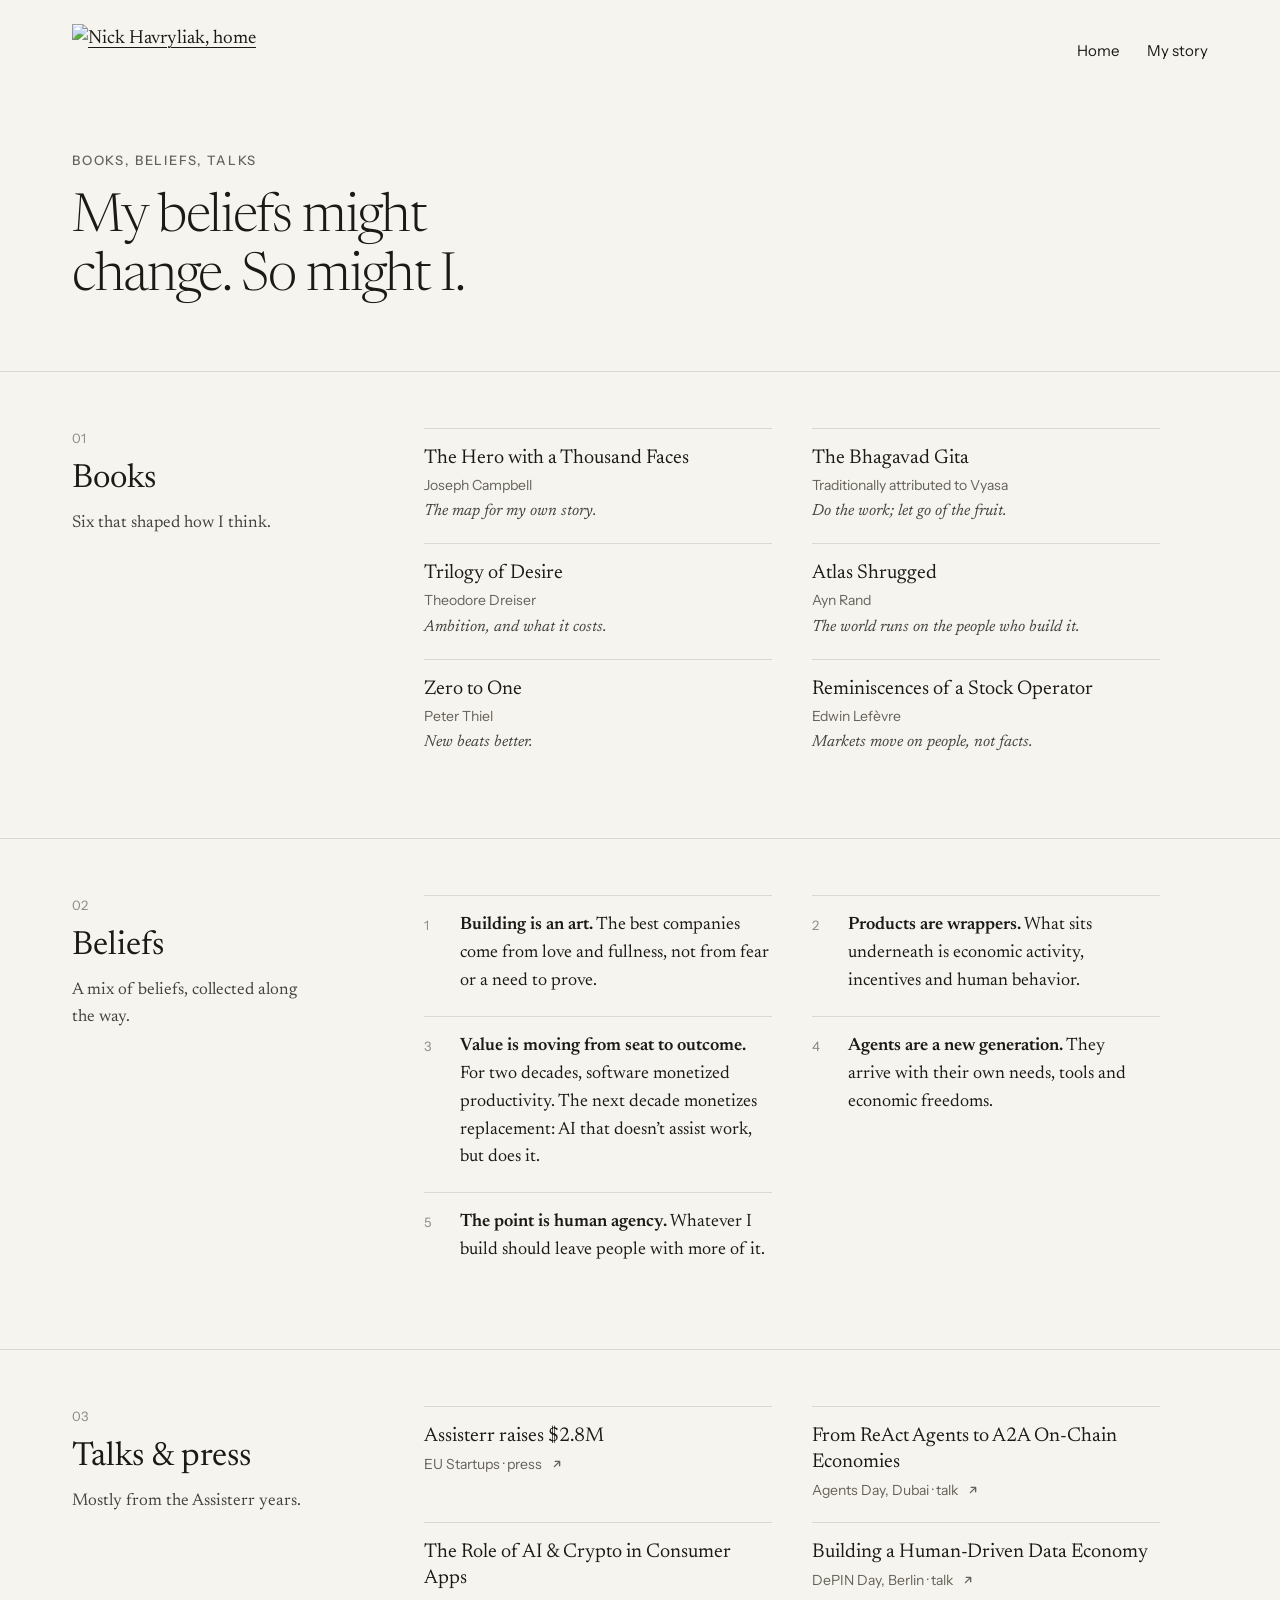
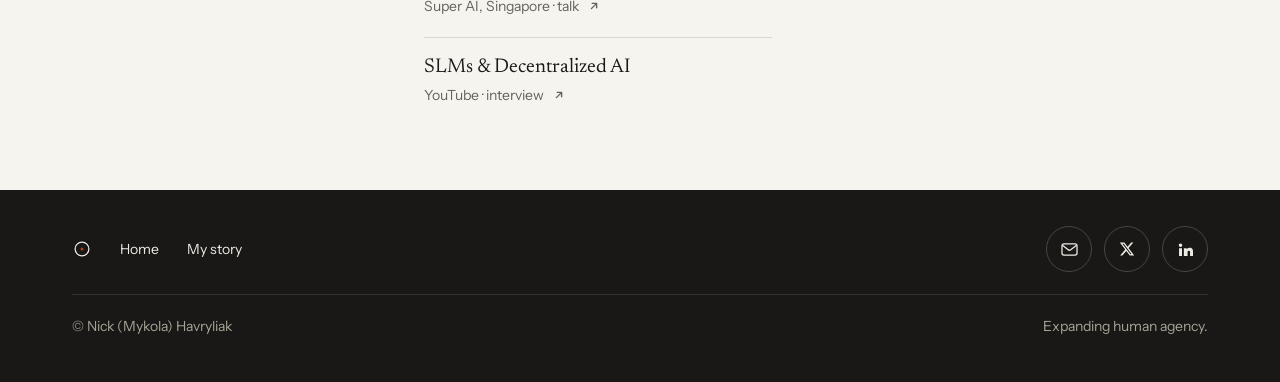
==== beliefs.html @ 089962ed "Add files via upload" ====
<!doctype html>
<html lang="en">
<head>
<meta charset="utf-8">
<meta name="viewport" content="width=device-width, initial-scale=1">
<title>Beliefs — Nick Havryliak</title>
<meta name="description" content="Books that shaped how I think, beliefs I came back with, and talks from the Assisterr years.">
<link rel="icon" href="favicon.svg" type="image/svg+xml">
<meta property="og:type" content="website">
<meta property="og:site_name" content="Nick Havryliak">
<meta property="og:title" content="Beliefs — Nick Havryliak">
<meta property="og:description" content="Books that shaped how I think, beliefs I came back with, and talks from the Assisterr years.">
<meta property="og:url" content="https://havryliak.com/beliefs.html">
<meta property="og:image" content="https://havryliak.com/assets/social-preview.jpg">
<meta name="twitter:card" content="summary_large_image">
<meta name="twitter:site" content="@nick_havryliak">
<link rel="canonical" href="https://havryliak.com/beliefs.html">
<link rel="stylesheet" href="https://fonts.googleapis.com/css2?family=Instrument+Sans:wght@400;500;600&amp;family=Newsreader:ital,opsz,wght@0,6..72,300..600;1,6..72,300..500&amp;display=swap">
<style>
body{margin:0;background:#F6F4EF}
a{color:#1B1A17;text-decoration-thickness:1px;text-underline-offset:0.2em}
a:hover{color:#9C3220}
a:focus-visible{outline:2px solid #D1502F;outline-offset:3px}
::selection{background:#1B1A17;color:#F6F4EF}
@media (prefers-reduced-motion: no-preference){
  .row .arrow,.book .arrow{transition:transform .3s cubic-bezier(.2,.7,.3,1)}
  .row:hover .arrow,.book:hover .arrow{transform:translate(3px,-3px)}
}
.skip{position:absolute;left:-9999px;top:16px}
.skip:focus{left:16px;z-index:10;background:#1B1A17;color:#F6F4EF;padding:12px 18px;border-radius:999px}
</style>
</head>
<body>
<div style="background: #F6F4EF; color: #1B1A17; font-family: 'Newsreader', 'Iowan Old Style', Georgia, 'Times New Roman', serif; font-size: 19px; line-height: 1.6; container-type: inline-size">

  <a href="#main" class="skip" style="font-family: 'Instrument Sans', 'Helvetica Neue', Arial, sans-serif; font-size: 15px">Skip to content</a>

  <header style="max-width: 1200px; margin: 0 auto; padding: 24px 32px; box-sizing: border-box; display: flex; flex-wrap: wrap; align-items: center; justify-content: space-between; gap: 8px 32px">
    <a href="index.html" style="display: flex; align-items: center; min-height: 48px">
      <img src="assets/logo-nick-havryliak.svg" alt="Nick Havryliak, home" style="height: 54px; width: auto; display: block">
    </a>
    <nav aria-label="Main" style="display: flex; flex-wrap: wrap; align-items: center; gap: 4px 28px; font-family: 'Instrument Sans', 'Helvetica Neue', Arial, sans-serif; font-size: 15px">
      <a href="index.html" style="display: flex; align-items: center; min-height: 44px; text-decoration: none">Home</a>
      <a href="story.html" style="display: flex; align-items: center; min-height: 44px; text-decoration: none">My story</a>
    </nav>
  </header>

  <main id="main">

    <!-- OPENER -->
    <section style="border-bottom: 1px solid #DCD8CF">
      <div style="max-width: 1200px; margin: 0 auto; padding: 48px 32px 64px; box-sizing: border-box; display: flex; flex-direction: column; gap: 18px">
        <div style="display: flex; flex-direction: column; gap: 18px">
          <p style="margin: 0; font-family: 'Instrument Sans', 'Helvetica Neue', Arial, sans-serif; font-size: 13px; font-weight: 500; letter-spacing: 0.14em; text-transform: uppercase; color: #66625A">Books, beliefs, talks</p>
          <h1 style="margin: 0; max-width: 20ch; font-weight: 300; font-size: clamp(2.25rem, 4.2cqi, 3.5rem); line-height: 1.1; letter-spacing: -0.025em; text-wrap: balance">My beliefs might change. So might I.</h1>
        </div>
      </div>
    </section>

    <!-- 01 BOOKS -->
    <section>
      <div style="max-width: 1200px; margin: 0 auto; padding: 56px 32px 64px; box-sizing: border-box; display: flex; flex-wrap: wrap; gap: 24px 72px">
        <div style="flex: 1 1 220px; min-width: 0; max-width: 280px; display: flex; flex-direction: column; gap: 12px">
          <p style="margin: 0; font-family: 'Instrument Sans', 'Helvetica Neue', Arial, sans-serif; font-size: 13px; color: #8F8A80">01</p>
          <h2 style="margin: 0; font-weight: 400; font-size: clamp(1.75rem, 2.6cqi, 2.25rem); line-height: 1.15">Books</h2>
          <p style="margin: 0; font-size: 17px; line-height: 1.55; color: #45423C; text-wrap: pretty">Six that shaped how I think.</p>
        </div>
        <div style="flex: 999 1 560px; min-width: 0; max-width: 46rem">
          <ul style="margin: 0; padding: 0; list-style: none; display: grid; grid-template-columns: repeat(auto-fit, minmax(min(280px, 100%), 1fr)); column-gap: 40px; row-gap: 0">
            <li class="book" style="border-top: 1px solid #DCD8CF">
              <a href="https://www.goodreads.com/book/show/588138.The_Hero_With_a_Thousand_Faces" target="_blank" rel="noopener noreferrer" style="display: flex; flex-direction: column; gap: 3px; padding: 16px 0 20px; text-decoration: none">
                <span style="font-size: 20px; line-height: 1.3">The Hero with a Thousand Faces</span>
                <span style="font-family: 'Instrument Sans', 'Helvetica Neue', Arial, sans-serif; font-size: 14px; color: #66625A">Joseph Campbell</span>
                <span style="font-size: 16px; line-height: 1.5; color: #45423C; font-style: italic">The map for my own story.</span>
              </a>
            </li>
            <li class="book" style="border-top: 1px solid #DCD8CF">
              <a href="https://www.goodreads.com/book/show/99944.The_Bhagavad_Gita" target="_blank" rel="noopener noreferrer" style="display: flex; flex-direction: column; gap: 3px; padding: 16px 0 20px; text-decoration: none">
                <span style="font-size: 20px; line-height: 1.3">The Bhagavad Gita</span>
                <span style="font-family: 'Instrument Sans', 'Helvetica Neue', Arial, sans-serif; font-size: 14px; color: #66625A">Traditionally attributed to Vyasa</span>
                <span style="font-size: 16px; line-height: 1.5; color: #45423C; font-style: italic">Do the work; let go of the fruit.</span>
              </a>
            </li>
            <li class="book" style="border-top: 1px solid #DCD8CF">
              <a href="https://www.goodreads.com/book/show/1613682.Trilogy_of_desire" target="_blank" rel="noopener noreferrer" style="display: flex; flex-direction: column; gap: 3px; padding: 16px 0 20px; text-decoration: none">
                <span style="font-size: 20px; line-height: 1.3">Trilogy of Desire</span>
                <span style="font-family: 'Instrument Sans', 'Helvetica Neue', Arial, sans-serif; font-size: 14px; color: #66625A">Theodore Dreiser</span>
                <span style="font-size: 16px; line-height: 1.5; color: #45423C; font-style: italic">Ambition, and what it costs.</span>
              </a>
            </li>
            <li class="book" style="border-top: 1px solid #DCD8CF">
              <a href="https://www.goodreads.com/book/show/662.Atlas_Shrugged" target="_blank" rel="noopener noreferrer" style="display: flex; flex-direction: column; gap: 3px; padding: 16px 0 20px; text-decoration: none">
                <span style="font-size: 20px; line-height: 1.3">Atlas Shrugged</span>
                <span style="font-family: 'Instrument Sans', 'Helvetica Neue', Arial, sans-serif; font-size: 14px; color: #66625A">Ayn Rand</span>
                <span style="font-size: 16px; line-height: 1.5; color: #45423C; font-style: italic">The world runs on the people who build it.</span>
              </a>
            </li>
            <li class="book" style="border-top: 1px solid #DCD8CF">
              <a href="https://www.goodreads.com/book/show/18050143-zero-to-one" target="_blank" rel="noopener noreferrer" style="display: flex; flex-direction: column; gap: 3px; padding: 16px 0 20px; text-decoration: none">
                <span style="font-size: 20px; line-height: 1.3">Zero to One</span>
                <span style="font-family: 'Instrument Sans', 'Helvetica Neue', Arial, sans-serif; font-size: 14px; color: #66625A">Peter Thiel</span>
                <span style="font-size: 16px; line-height: 1.5; color: #45423C; font-style: italic">New beats better.</span>
              </a>
            </li>
            <li class="book" style="border-top: 1px solid #DCD8CF">
              <a href="https://www.goodreads.com/book/show/100779.Reminiscences_of_a_Stock_Operator" target="_blank" rel="noopener noreferrer" style="display: flex; flex-direction: column; gap: 3px; padding: 16px 0 20px; text-decoration: none">
                <span style="font-size: 20px; line-height: 1.3">Reminiscences of a Stock Operator</span>
                <span style="font-family: 'Instrument Sans', 'Helvetica Neue', Arial, sans-serif; font-size: 14px; color: #66625A">Edwin Lefèvre</span>
                <span style="font-size: 16px; line-height: 1.5; color: #45423C; font-style: italic">Markets move on people, not facts.</span>
              </a>
            </li>
          </ul>
        </div>
      </div>
    </section>

    <!-- 02 BELIEFS -->
    <section style="border-top: 1px solid #DCD8CF">
      <div style="max-width: 1200px; margin: 0 auto; padding: 56px 32px 64px; box-sizing: border-box; display: flex; flex-wrap: wrap; gap: 24px 72px">
        <div style="flex: 1 1 220px; min-width: 0; max-width: 280px; display: flex; flex-direction: column; gap: 12px">
          <p style="margin: 0; font-family: 'Instrument Sans', 'Helvetica Neue', Arial, sans-serif; font-size: 13px; color: #8F8A80">02</p>
          <h2 style="margin: 0; font-weight: 400; font-size: clamp(1.75rem, 2.6cqi, 2.25rem); line-height: 1.15">Beliefs</h2>
          <p style="margin: 0; font-size: 17px; line-height: 1.55; color: #45423C; text-wrap: pretty">A mix of beliefs, collected along the way.</p>
        </div>
        <div style="flex: 999 1 560px; min-width: 0; max-width: 46rem">
          <ul style="margin: 0; padding: 0; list-style: none; display: grid; grid-template-columns: repeat(auto-fit, minmax(min(280px, 100%), 1fr)); column-gap: 40px; row-gap: 0">
            <li style="border-top: 1px solid #DCD8CF; display: flex; gap: 16px; padding: 16px 0 20px">
              <span aria-hidden="true" style="flex: 0 0 20px; font-family: 'Instrument Sans', 'Helvetica Neue', Arial, sans-serif; font-size: 13px; line-height: 2; color: #8F8A80">1</span>
              <p style="margin: 0; font-size: 18px; line-height: 1.55; text-wrap: pretty"><strong style="font-weight: 600">Building is an art.</strong> The best companies come from love and fullness, not from fear or a need to prove.</p>
            </li>
            <li style="border-top: 1px solid #DCD8CF; display: flex; gap: 16px; padding: 16px 0 20px">
              <span aria-hidden="true" style="flex: 0 0 20px; font-family: 'Instrument Sans', 'Helvetica Neue', Arial, sans-serif; font-size: 13px; line-height: 2; color: #8F8A80">2</span>
              <p style="margin: 0; font-size: 18px; line-height: 1.55; text-wrap: pretty"><strong style="font-weight: 600">Products are wrappers.</strong> What sits underneath is economic activity, incentives and human behavior.</p>
            </li>
            <li style="border-top: 1px solid #DCD8CF; display: flex; gap: 16px; padding: 16px 0 20px">
              <span aria-hidden="true" style="flex: 0 0 20px; font-family: 'Instrument Sans', 'Helvetica Neue', Arial, sans-serif; font-size: 13px; line-height: 2; color: #8F8A80">3</span>
              <p style="margin: 0; font-size: 18px; line-height: 1.55; text-wrap: pretty"><strong style="font-weight: 600">Value is moving from seat to outcome.</strong> For two decades, software monetized productivity. The next decade monetizes replacement: AI that doesn’t assist work, but does it.</p>
            </li>
            <li style="border-top: 1px solid #DCD8CF; display: flex; gap: 16px; padding: 16px 0 20px">
              <span aria-hidden="true" style="flex: 0 0 20px; font-family: 'Instrument Sans', 'Helvetica Neue', Arial, sans-serif; font-size: 13px; line-height: 2; color: #8F8A80">4</span>
              <p style="margin: 0; font-size: 18px; line-height: 1.55; text-wrap: pretty"><strong style="font-weight: 600">Agents are a new generation.</strong> They arrive with their own needs, tools and economic freedoms.</p>
            </li>
            <li style="border-top: 1px solid #DCD8CF; display: flex; gap: 16px; padding: 16px 0 20px">
              <span aria-hidden="true" style="flex: 0 0 20px; font-family: 'Instrument Sans', 'Helvetica Neue', Arial, sans-serif; font-size: 13px; line-height: 2; color: #8F8A80">5</span>
              <p style="margin: 0; font-size: 18px; line-height: 1.55; text-wrap: pretty"><strong style="font-weight: 600">The point is human agency.</strong> Whatever I build should leave people with more of it.</p>
            </li>
          </ul>
        </div>
      </div>
    </section>

    <!-- 03 TALKS -->
    <section style="border-top: 1px solid #DCD8CF">
      <div style="max-width: 1200px; margin: 0 auto; padding: 56px 32px 64px; box-sizing: border-box; display: flex; flex-wrap: wrap; gap: 24px 72px">
        <div style="flex: 1 1 220px; min-width: 0; max-width: 280px; display: flex; flex-direction: column; gap: 12px">
          <p style="margin: 0; font-family: 'Instrument Sans', 'Helvetica Neue', Arial, sans-serif; font-size: 13px; color: #8F8A80">03</p>
          <h2 style="margin: 0; font-weight: 400; font-size: clamp(1.75rem, 2.6cqi, 2.25rem); line-height: 1.15">Talks &amp; press</h2>
          <p style="margin: 0; font-size: 17px; line-height: 1.55; color: #45423C; text-wrap: pretty">Mostly from the Assisterr years.</p>
        </div>
        <div style="flex: 999 1 560px; min-width: 0; max-width: 46rem">
          <ul style="margin: 0; padding: 0; list-style: none; display: grid; grid-template-columns: repeat(auto-fit, minmax(min(280px, 100%), 1fr)); column-gap: 40px; row-gap: 0">
            <li class="row" style="border-top: 1px solid #DCD8CF">
              <a href="https://www.eu-startups.com/2025/05/british-startup-assisterr-raises-e2-8-million-to-enable-users-to-create-and-monetise-ai-agents-without-having-to-write-code/" target="_blank" rel="noopener noreferrer" style="display: flex; flex-direction: column; gap: 4px; padding: 16px 0 20px; text-decoration: none">
                <span style="font-size: 20px; line-height: 1.3">Assisterr raises $2.8M</span>
                <span style="display: inline-flex; align-items: center; gap: 8px; font-family: 'Instrument Sans', 'Helvetica Neue', Arial, sans-serif; font-size: 14px; color: #66625A">EU Startups · press<svg class="arrow" width="14" height="14" viewBox="0 0 16 16" fill="none" aria-hidden="true" style="flex: none"><path d="M5 11 11 5M6 5h5v5" stroke="currentColor" stroke-width="1.6" stroke-linecap="round" stroke-linejoin="round"></path></svg></span>
              </a>
            </li>
            <li class="row" style="border-top: 1px solid #DCD8CF">
              <a href="https://www.youtube.com/watch?v=zmlKNpVwQ2A" target="_blank" rel="noopener noreferrer" style="display: flex; flex-direction: column; gap: 4px; padding: 16px 0 20px; text-decoration: none">
                <span style="font-size: 20px; line-height: 1.3">From ReAct Agents to A2A On-Chain Economies</span>
                <span style="display: inline-flex; align-items: center; gap: 8px; font-family: 'Instrument Sans', 'Helvetica Neue', Arial, sans-serif; font-size: 14px; color: #66625A">Agents Day, Dubai · talk<svg class="arrow" width="14" height="14" viewBox="0 0 16 16" fill="none" aria-hidden="true" style="flex: none"><path d="M5 11 11 5M6 5h5v5" stroke="currentColor" stroke-width="1.6" stroke-linecap="round" stroke-linejoin="round"></path></svg></span>
              </a>
            </li>
            <li class="row" style="border-top: 1px solid #DCD8CF">
              <a href="https://www.youtube.com/watch?v=HHTRNkyvcSk&amp;t=1s" target="_blank" rel="noopener noreferrer" style="display: flex; flex-direction: column; gap: 4px; padding: 16px 0 20px; text-decoration: none">
                <span style="font-size: 20px; line-height: 1.3">The Role of AI &amp; Crypto in Consumer Apps</span>
                <span style="display: inline-flex; align-items: center; gap: 8px; font-family: 'Instrument Sans', 'Helvetica Neue', Arial, sans-serif; font-size: 14px; color: #66625A">Super AI, Singapore · talk<svg class="arrow" width="14" height="14" viewBox="0 0 16 16" fill="none" aria-hidden="true" style="flex: none"><path d="M5 11 11 5M6 5h5v5" stroke="currentColor" stroke-width="1.6" stroke-linecap="round" stroke-linejoin="round"></path></svg></span>
              </a>
            </li>
            <li class="row" style="border-top: 1px solid #DCD8CF">
              <a href="https://www.youtube.com/watch?v=UwZE60eoN3U" target="_blank" rel="noopener noreferrer" style="display: flex; flex-direction: column; gap: 4px; padding: 16px 0 20px; text-decoration: none">
                <span style="font-size: 20px; line-height: 1.3">Building a Human-Driven Data Economy</span>
                <span style="display: inline-flex; align-items: center; gap: 8px; font-family: 'Instrument Sans', 'Helvetica Neue', Arial, sans-serif; font-size: 14px; color: #66625A">DePIN Day, Berlin · talk<svg class="arrow" width="14" height="14" viewBox="0 0 16 16" fill="none" aria-hidden="true" style="flex: none"><path d="M5 11 11 5M6 5h5v5" stroke="currentColor" stroke-width="1.6" stroke-linecap="round" stroke-linejoin="round"></path></svg></span>
              </a>
            </li>
            <li class="row" style="border-top: 1px solid #DCD8CF">
              <a href="https://www.youtube.com/watch?v=eEqQtnG7b7s" target="_blank" rel="noopener noreferrer" style="display: flex; flex-direction: column; gap: 4px; padding: 16px 0 20px; text-decoration: none">
                <span style="font-size: 20px; line-height: 1.3">SLMs &amp; Decentralized AI</span>
                <span style="display: inline-flex; align-items: center; gap: 8px; font-family: 'Instrument Sans', 'Helvetica Neue', Arial, sans-serif; font-size: 14px; color: #66625A">YouTube · interview<svg class="arrow" width="14" height="14" viewBox="0 0 16 16" fill="none" aria-hidden="true" style="flex: none"><path d="M5 11 11 5M6 5h5v5" stroke="currentColor" stroke-width="1.6" stroke-linecap="round" stroke-linejoin="round"></path></svg></span>
              </a>
            </li>
          </ul>
        </div>
      </div>
    </section>

  </main>

  <footer style="background: #191816">
    <div style="max-width: 1200px; margin: 0 auto; padding: 36px 32px 44px; box-sizing: border-box; display: flex; flex-direction: column; gap: 22px; font-family: 'Instrument Sans', 'Helvetica Neue', Arial, sans-serif; font-size: 14px; color: #A8A397">
      <div style="display: flex; flex-wrap: wrap; align-items: center; justify-content: space-between; gap: 16px 32px">
        <nav aria-label="Footer" style="display: flex; flex-wrap: wrap; align-items: center; gap: 0 28px">
          <span style="display: flex; align-items: center; min-height: 44px"><svg width="20" height="20" viewBox="0 0 32 32" aria-hidden="true"><circle cx="16" cy="16" r="11" fill="none" stroke="#EEEBE4" stroke-width="2"></circle><circle cx="16" cy="16" r="2.5" fill="#B33A22"></circle></svg></span>
          <a href="index.html" style="display: flex; align-items: center; min-height: 44px; color: #EEEBE4; text-decoration: none">Home</a>
          <a href="story.html" style="display: flex; align-items: center; min-height: 44px; color: #EEEBE4; text-decoration: none">My story</a>
        </nav>
        <ul style="margin: 0; padding: 0; list-style: none; display: flex; flex-wrap: wrap; gap: 12px">
          <li><a href="mailto:nick.havryliak@gmail.com" title="Email" style="display: inline-flex; align-items: center; justify-content: center; width: 44px; height: 44px; border: 1px solid #4A463F; border-radius: 50%; color: #EEEBE4; position: relative"><span style="position: absolute; width: 1px; height: 1px; overflow: hidden; clip-path: inset(50%)">Email</span><svg width="19" height="19" viewBox="0 0 24 24" fill="none" aria-hidden="true"><rect x="2.5" y="5" width="19" height="14" rx="2.5" stroke="currentColor" stroke-width="1.6"></rect><path d="m3.5 7 7.3 5.5a2 2 0 0 0 2.4 0L20.5 7" stroke="currentColor" stroke-width="1.6" stroke-linecap="round"></path></svg></a></li>
          <li><a href="https://x.com/nick_havryliak" target="_blank" rel="noopener noreferrer" title="X" style="display: inline-flex; align-items: center; justify-content: center; width: 44px; height: 44px; border: 1px solid #4A463F; border-radius: 50%; color: #EEEBE4; position: relative"><span style="position: absolute; width: 1px; height: 1px; overflow: hidden; clip-path: inset(50%)">X</span><svg width="16" height="16" viewBox="0 0 24 24" fill="currentColor" aria-hidden="true"><path d="M18.244 2.25h3.308l-7.227 8.26 8.502 11.24H16.17l-5.214-6.817L4.99 21.75H1.68l7.73-8.835L1.254 2.25H8.08l4.713 6.231 5.45-6.231Zm-1.161 17.52h1.833L7.084 4.126H5.117L17.083 19.77Z"></path></svg></a></li>
          <li><a href="https://www.linkedin.com/in/havryliak/" target="_blank" rel="noopener noreferrer" title="LinkedIn" style="display: inline-flex; align-items: center; justify-content: center; width: 44px; height: 44px; border: 1px solid #4A463F; border-radius: 50%; color: #EEEBE4; position: relative"><span style="position: absolute; width: 1px; height: 1px; overflow: hidden; clip-path: inset(50%)">LinkedIn</span><svg width="17" height="17" viewBox="0 0 24 24" fill="currentColor" aria-hidden="true"><path d="M4.98 3.5a2.5 2.5 0 1 1 0 5 2.5 2.5 0 0 1 0-5ZM2.9 10.2h4.16v10.9H2.9V10.2Zm6.77 0h3.99v1.49h.06c.56-1 1.9-2.06 3.92-2.06 4.19 0 4.96 2.63 4.96 6.05v5.42h-4.14v-4.8c0-1.15-.02-2.62-1.65-2.62-1.65 0-1.9 1.25-1.9 2.54v4.88H9.67V10.2Z"></path></svg></a></li>
        </ul>
      </div>
      <div style="display: flex; flex-wrap: wrap; align-items: baseline; justify-content: space-between; gap: 8px 32px; padding-top: 20px; border-top: 1px solid #34312C">
        <span>© Nick (Mykola) Havryliak</span>
        <span>Expanding human agency.</span>
      </div>
    </div>
  </footer>

</div>
</body>
</html>
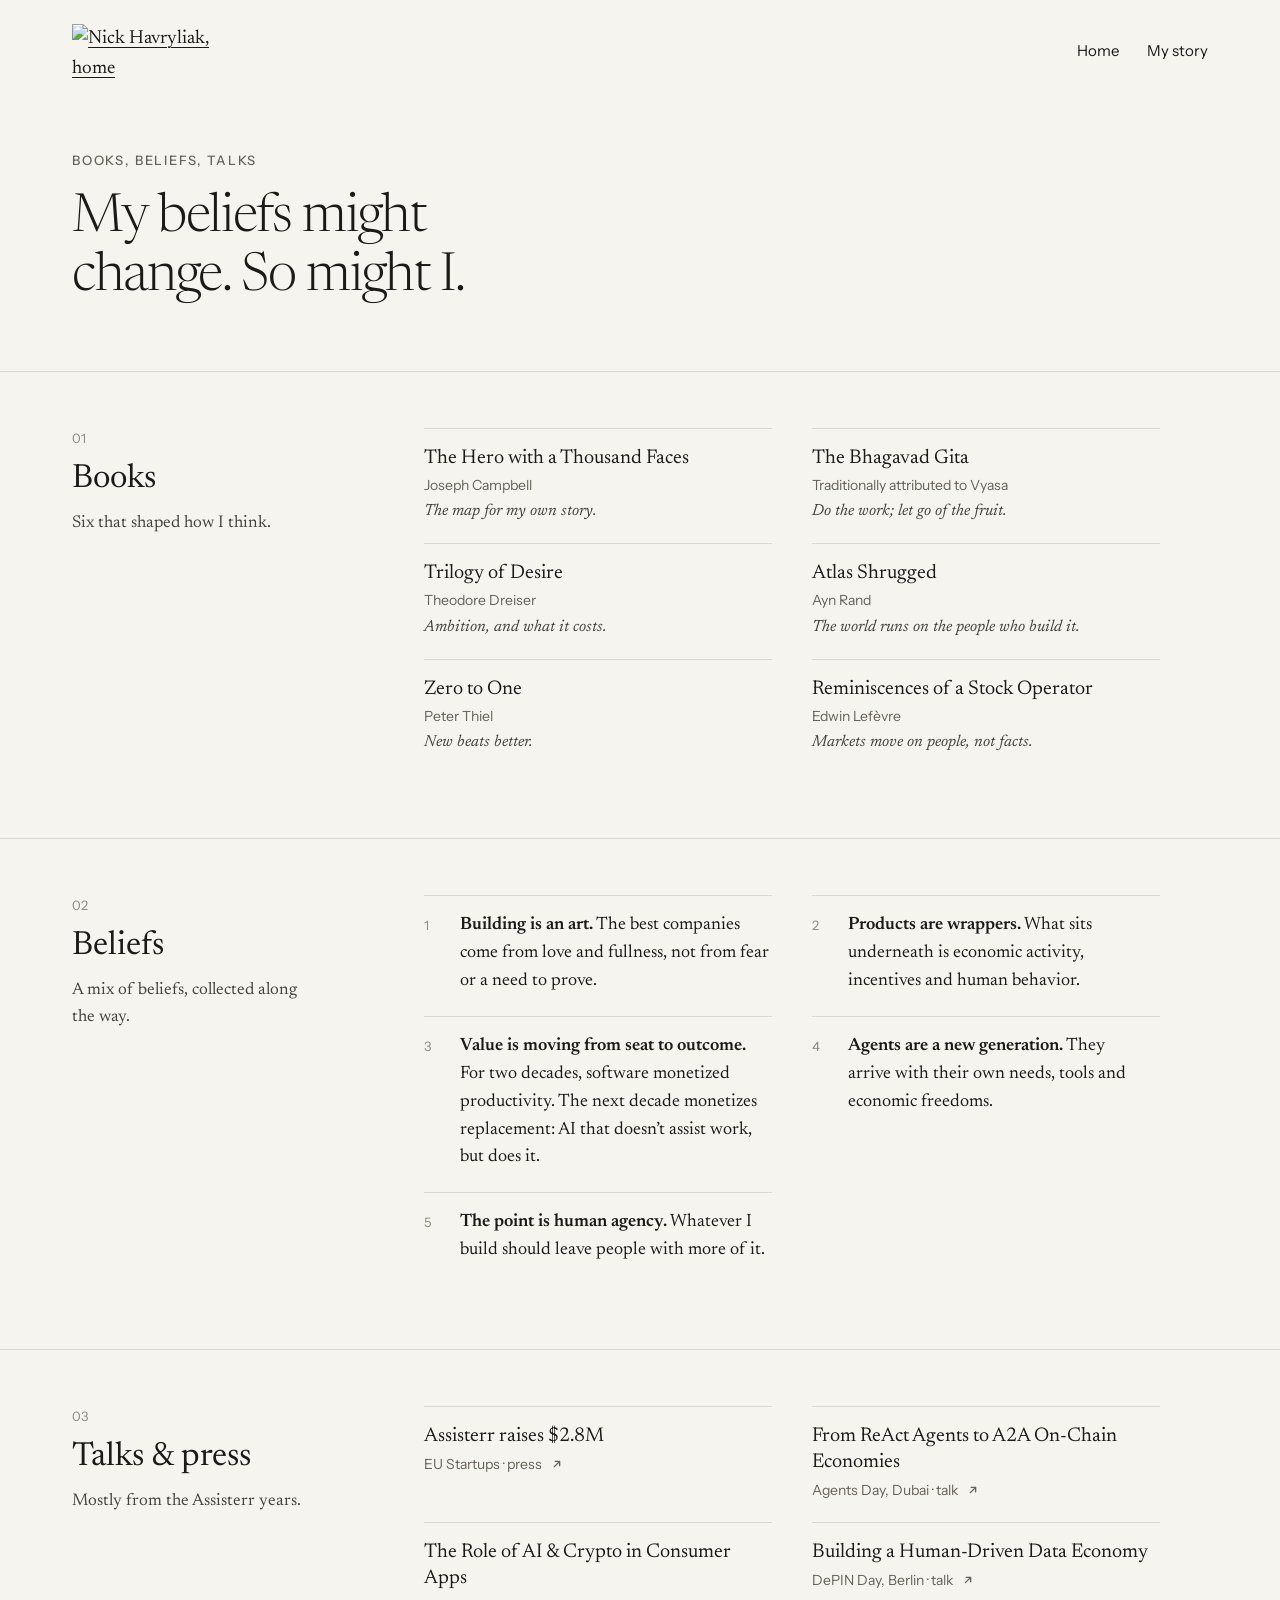
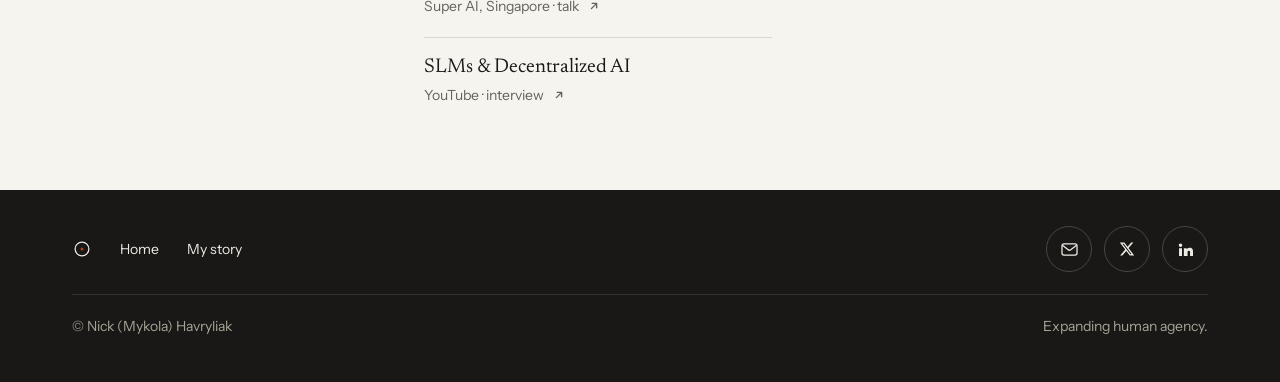
==== commit 977398c8: "Add files via upload" ====
--- a/beliefs.html
+++ b/beliefs.html
@@ -12,8 +12,12 @@
 <meta property="og:description" content="Books that shaped how I think, beliefs I came back with, and talks from the Assisterr years.">
 <meta property="og:url" content="https://havryliak.com/beliefs.html">
 <meta property="og:image" content="https://havryliak.com/assets/social-preview.jpg">
+<meta property="og:image:width" content="1200">
+<meta property="og:image:height" content="630">
+<meta property="og:image:alt" content="Nick Havryliak — Entrepreneurship is my art. I build to express what I see.">
 <meta name="twitter:card" content="summary_large_image">
 <meta name="twitter:site" content="@nick_havryliak">
+<meta name="twitter:creator" content="@nick_havryliak">
 <link rel="canonical" href="https://havryliak.com/beliefs.html">
 <link rel="stylesheet" href="https://fonts.googleapis.com/css2?family=Instrument+Sans:wght@400;500;600&amp;family=Newsreader:ital,opsz,wght@0,6..72,300..600;1,6..72,300..500&amp;display=swap">
 <style>
@@ -29,6 +33,24 @@
 .skip{position:absolute;left:-9999px;top:16px}
 .skip:focus{left:16px;z-index:10;background:#1B1A17;color:#F6F4EF;padding:12px 18px;border-radius:999px}
 </style>
+<script type="application/ld+json">
+{
+ "@context": "https://schema.org",
+ "@type": "CollectionPage",
+ "name": "Beliefs — Nick Havryliak",
+ "url": "https://havryliak.com/beliefs.html",
+ "inLanguage": "en",
+ "about": {
+  "@type": "Person",
+  "name": "Nick Havryliak",
+  "url": "https://havryliak.com"
+ },
+ "isPartOf": {
+  "@type": "WebSite",
+  "url": "https://havryliak.com"
+ }
+}
+</script>
 </head>
 <body>
 <div style="background: #F6F4EF; color: #1B1A17; font-family: 'Newsreader', 'Iowan Old Style', Georgia, 'Times New Roman', serif; font-size: 19px; line-height: 1.6; container-type: inline-size">
@@ -37,7 +59,7 @@
 
   <header style="max-width: 1200px; margin: 0 auto; padding: 24px 32px; box-sizing: border-box; display: flex; flex-wrap: wrap; align-items: center; justify-content: space-between; gap: 8px 32px">
     <a href="index.html" style="display: flex; align-items: center; min-height: 48px">
-      <img src="assets/logo-nick-havryliak.svg" alt="Nick Havryliak, home" style="height: 54px; width: auto; display: block">
+      <img width="980" height="360" decoding="async" src="assets/logo-nick-havryliak.svg" alt="Nick Havryliak, home" style="height: 54px; width: auto; display: block">
     </a>
     <nav aria-label="Main" style="display: flex; flex-wrap: wrap; align-items: center; gap: 4px 28px; font-family: 'Instrument Sans', 'Helvetica Neue', Arial, sans-serif; font-size: 15px">
       <a href="index.html" style="display: flex; align-items: center; min-height: 44px; text-decoration: none">Home</a>
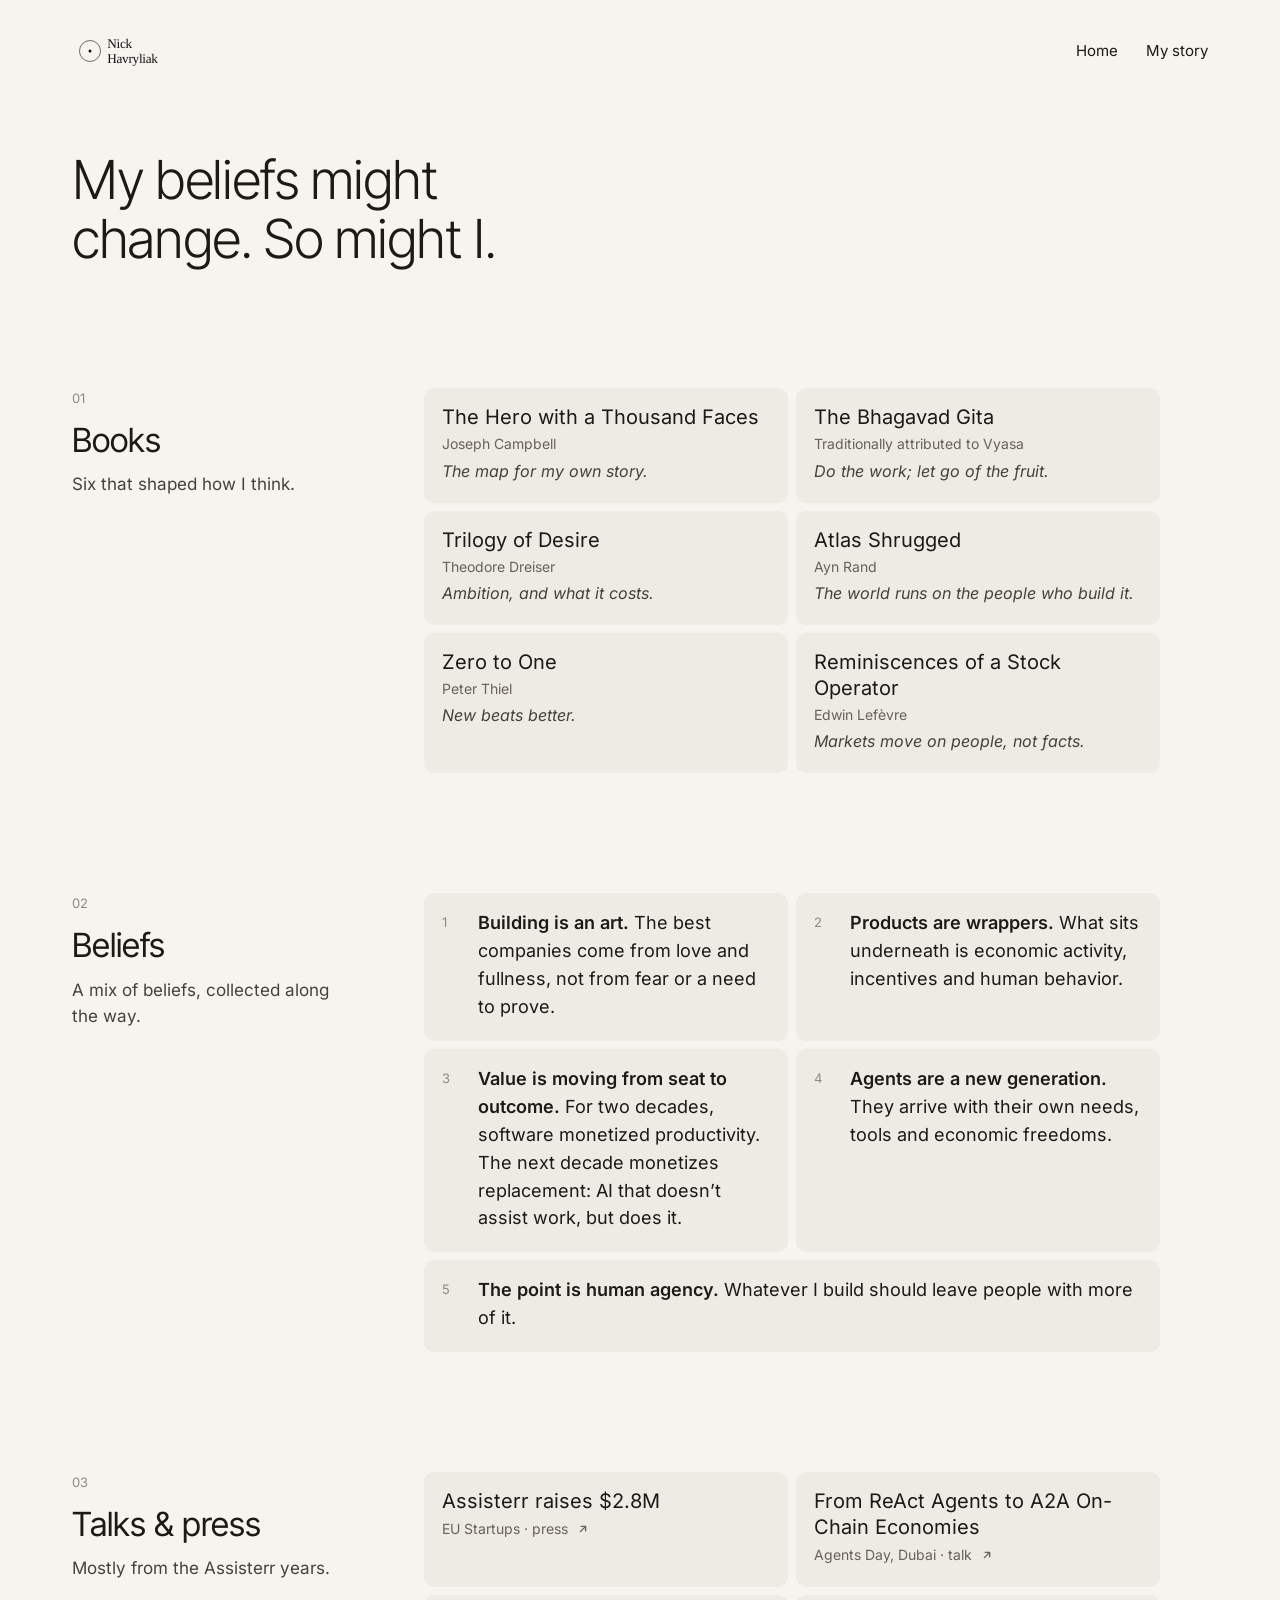
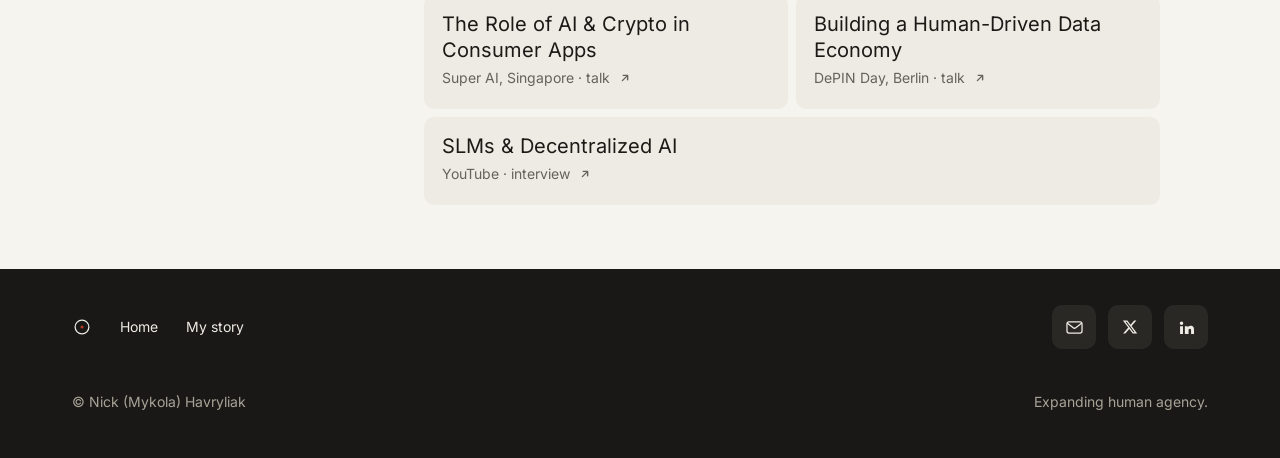
==== commit d2f60fef: "Design pass: self-hosted Inter Tight + Inter, no hairlines, no eyebrows - Fonts: Newsreader + Instru" ====
--- a/beliefs.html
+++ b/beliefs.html
@@ -19,8 +19,10 @@
 <meta name="twitter:site" content="@nick_havryliak">
 <meta name="twitter:creator" content="@nick_havryliak">
 <link rel="canonical" href="https://havryliak.com/beliefs.html">
-<link rel="stylesheet" href="https://fonts.googleapis.com/css2?family=Instrument+Sans:wght@400;500;600&amp;family=Newsreader:ital,opsz,wght@0,6..72,300..600;1,6..72,300..500&amp;display=swap">
+<link rel="stylesheet" href="assets/fonts/fonts.css">
 <style>
+main li:last-child:nth-child(odd){grid-column:1/-1}
+h1,h2,h3{font-family:var(--display);font-optical-sizing:auto}
 body{margin:0;background:#F6F4EF}
 a{color:#1B1A17;text-decoration-thickness:1px;text-underline-offset:0.2em}
 a:hover{color:#9C3220}
@@ -31,7 +33,7 @@
   .row:hover .arrow,.book:hover .arrow{transform:translate(3px,-3px)}
 }
 .skip{position:absolute;left:-9999px;top:16px}
-.skip:focus{left:16px;z-index:10;background:#1B1A17;color:#F6F4EF;padding:12px 18px;border-radius:999px}
+.skip:focus{left:16px;z-index:10;background:#1B1A17;color:#F6F4EF;padding:12px 18px;min-height:44px;box-sizing:border-box;display:flex;align-items:center;border-radius:10px}
 </style>
 <script type="application/ld+json">
 {
@@ -53,15 +55,15 @@
 </script>
 </head>
 <body>
-<div style="background: #F6F4EF; color: #1B1A17; font-family: 'Newsreader', 'Iowan Old Style', Georgia, 'Times New Roman', serif; font-size: 19px; line-height: 1.6; container-type: inline-size">
-
-  <a href="#main" class="skip" style="font-family: 'Instrument Sans', 'Helvetica Neue', Arial, sans-serif; font-size: 15px">Skip to content</a>
+<div style="background: #F6F4EF; color: #1B1A17; font-family: var(--text); font-size: 18px; line-height: 1.6; container-type: inline-size">
+
+  <a href="#main" class="skip" style="font-family: var(--ui); font-size: 15px">Skip to content</a>
 
   <header style="max-width: 1200px; margin: 0 auto; padding: 24px 32px; box-sizing: border-box; display: flex; flex-wrap: wrap; align-items: center; justify-content: space-between; gap: 8px 32px">
     <a href="index.html" style="display: flex; align-items: center; min-height: 48px">
       <img width="980" height="360" decoding="async" src="assets/logo-nick-havryliak.svg" alt="Nick Havryliak, home" style="height: 54px; width: auto; display: block">
     </a>
-    <nav aria-label="Main" style="display: flex; flex-wrap: wrap; align-items: center; gap: 4px 28px; font-family: 'Instrument Sans', 'Helvetica Neue', Arial, sans-serif; font-size: 15px">
+    <nav aria-label="Main" style="display: flex; flex-wrap: wrap; align-items: center; gap: 4px 28px; font-family: var(--ui); font-size: 15px">
       <a href="index.html" style="display: flex; align-items: center; min-height: 44px; text-decoration: none">Home</a>
       <a href="story.html" style="display: flex; align-items: center; min-height: 44px; text-decoration: none">My story</a>
     </nav>
@@ -70,10 +72,9 @@
   <main id="main">
 
     <!-- OPENER -->
-    <section style="border-bottom: 1px solid #DCD8CF">
+    <section>
       <div style="max-width: 1200px; margin: 0 auto; padding: 48px 32px 64px; box-sizing: border-box; display: flex; flex-direction: column; gap: 18px">
         <div style="display: flex; flex-direction: column; gap: 18px">
-          <p style="margin: 0; font-family: 'Instrument Sans', 'Helvetica Neue', Arial, sans-serif; font-size: 13px; font-weight: 500; letter-spacing: 0.14em; text-transform: uppercase; color: #66625A">Books, beliefs, talks</p>
           <h1 style="margin: 0; max-width: 20ch; font-weight: 300; font-size: clamp(2.25rem, 4.2cqi, 3.5rem); line-height: 1.1; letter-spacing: -0.025em; text-wrap: balance">My beliefs might change. So might I.</h1>
         </div>
       </div>
@@ -83,51 +84,51 @@
     <section>
       <div style="max-width: 1200px; margin: 0 auto; padding: 56px 32px 64px; box-sizing: border-box; display: flex; flex-wrap: wrap; gap: 24px 72px">
         <div style="flex: 1 1 220px; min-width: 0; max-width: 280px; display: flex; flex-direction: column; gap: 12px">
-          <p style="margin: 0; font-family: 'Instrument Sans', 'Helvetica Neue', Arial, sans-serif; font-size: 13px; color: #8F8A80">01</p>
+          <p style="margin: 0; font-family: var(--ui); font-size: 13px; color: #8F8A80">01</p>
           <h2 style="margin: 0; font-weight: 400; font-size: clamp(1.75rem, 2.6cqi, 2.25rem); line-height: 1.15">Books</h2>
           <p style="margin: 0; font-size: 17px; line-height: 1.55; color: #45423C; text-wrap: pretty">Six that shaped how I think.</p>
         </div>
         <div style="flex: 999 1 560px; min-width: 0; max-width: 46rem">
-          <ul style="margin: 0; padding: 0; list-style: none; display: grid; grid-template-columns: repeat(auto-fit, minmax(min(280px, 100%), 1fr)); column-gap: 40px; row-gap: 0">
-            <li class="book" style="border-top: 1px solid #DCD8CF">
-              <a href="https://www.goodreads.com/book/show/588138.The_Hero_With_a_Thousand_Faces" target="_blank" rel="noopener noreferrer" style="display: flex; flex-direction: column; gap: 3px; padding: 16px 0 20px; text-decoration: none">
+          <ul style="margin: 0; padding: 0; list-style: none; display: grid; grid-template-columns: repeat(auto-fit, minmax(min(280px, 100%), 1fr)); gap: 8px">
+            <li class="book" style="background: #EEEBE4; border-radius: 10px">
+              <a href="https://www.goodreads.com/book/show/588138.The_Hero_With_a_Thousand_Faces" target="_blank" rel="noopener noreferrer" style="display: flex; flex-direction: column; gap: 3px; padding: 16px 18px 20px; text-decoration: none">
                 <span style="font-size: 20px; line-height: 1.3">The Hero with a Thousand Faces</span>
-                <span style="font-family: 'Instrument Sans', 'Helvetica Neue', Arial, sans-serif; font-size: 14px; color: #66625A">Joseph Campbell</span>
+                <span style="font-family: var(--ui); font-size: 14px; color: #66625A">Joseph Campbell</span>
                 <span style="font-size: 16px; line-height: 1.5; color: #45423C; font-style: italic">The map for my own story.</span>
               </a>
             </li>
-            <li class="book" style="border-top: 1px solid #DCD8CF">
-              <a href="https://www.goodreads.com/book/show/99944.The_Bhagavad_Gita" target="_blank" rel="noopener noreferrer" style="display: flex; flex-direction: column; gap: 3px; padding: 16px 0 20px; text-decoration: none">
+            <li class="book" style="background: #EEEBE4; border-radius: 10px">
+              <a href="https://www.goodreads.com/book/show/99944.The_Bhagavad_Gita" target="_blank" rel="noopener noreferrer" style="display: flex; flex-direction: column; gap: 3px; padding: 16px 18px 20px; text-decoration: none">
                 <span style="font-size: 20px; line-height: 1.3">The Bhagavad Gita</span>
-                <span style="font-family: 'Instrument Sans', 'Helvetica Neue', Arial, sans-serif; font-size: 14px; color: #66625A">Traditionally attributed to Vyasa</span>
+                <span style="font-family: var(--ui); font-size: 14px; color: #66625A">Traditionally attributed to Vyasa</span>
                 <span style="font-size: 16px; line-height: 1.5; color: #45423C; font-style: italic">Do the work; let go of the fruit.</span>
               </a>
             </li>
-            <li class="book" style="border-top: 1px solid #DCD8CF">
-              <a href="https://www.goodreads.com/book/show/1613682.Trilogy_of_desire" target="_blank" rel="noopener noreferrer" style="display: flex; flex-direction: column; gap: 3px; padding: 16px 0 20px; text-decoration: none">
+            <li class="book" style="background: #EEEBE4; border-radius: 10px">
+              <a href="https://www.goodreads.com/book/show/1613682.Trilogy_of_desire" target="_blank" rel="noopener noreferrer" style="display: flex; flex-direction: column; gap: 3px; padding: 16px 18px 20px; text-decoration: none">
                 <span style="font-size: 20px; line-height: 1.3">Trilogy of Desire</span>
-                <span style="font-family: 'Instrument Sans', 'Helvetica Neue', Arial, sans-serif; font-size: 14px; color: #66625A">Theodore Dreiser</span>
+                <span style="font-family: var(--ui); font-size: 14px; color: #66625A">Theodore Dreiser</span>
                 <span style="font-size: 16px; line-height: 1.5; color: #45423C; font-style: italic">Ambition, and what it costs.</span>
               </a>
             </li>
-            <li class="book" style="border-top: 1px solid #DCD8CF">
-              <a href="https://www.goodreads.com/book/show/662.Atlas_Shrugged" target="_blank" rel="noopener noreferrer" style="display: flex; flex-direction: column; gap: 3px; padding: 16px 0 20px; text-decoration: none">
+            <li class="book" style="background: #EEEBE4; border-radius: 10px">
+              <a href="https://www.goodreads.com/book/show/662.Atlas_Shrugged" target="_blank" rel="noopener noreferrer" style="display: flex; flex-direction: column; gap: 3px; padding: 16px 18px 20px; text-decoration: none">
                 <span style="font-size: 20px; line-height: 1.3">Atlas Shrugged</span>
-                <span style="font-family: 'Instrument Sans', 'Helvetica Neue', Arial, sans-serif; font-size: 14px; color: #66625A">Ayn Rand</span>
+                <span style="font-family: var(--ui); font-size: 14px; color: #66625A">Ayn Rand</span>
                 <span style="font-size: 16px; line-height: 1.5; color: #45423C; font-style: italic">The world runs on the people who build it.</span>
               </a>
             </li>
-            <li class="book" style="border-top: 1px solid #DCD8CF">
-              <a href="https://www.goodreads.com/book/show/18050143-zero-to-one" target="_blank" rel="noopener noreferrer" style="display: flex; flex-direction: column; gap: 3px; padding: 16px 0 20px; text-decoration: none">
+            <li class="book" style="background: #EEEBE4; border-radius: 10px">
+              <a href="https://www.goodreads.com/book/show/18050143-zero-to-one" target="_blank" rel="noopener noreferrer" style="display: flex; flex-direction: column; gap: 3px; padding: 16px 18px 20px; text-decoration: none">
                 <span style="font-size: 20px; line-height: 1.3">Zero to One</span>
-                <span style="font-family: 'Instrument Sans', 'Helvetica Neue', Arial, sans-serif; font-size: 14px; color: #66625A">Peter Thiel</span>
+                <span style="font-family: var(--ui); font-size: 14px; color: #66625A">Peter Thiel</span>
                 <span style="font-size: 16px; line-height: 1.5; color: #45423C; font-style: italic">New beats better.</span>
               </a>
             </li>
-            <li class="book" style="border-top: 1px solid #DCD8CF">
-              <a href="https://www.goodreads.com/book/show/100779.Reminiscences_of_a_Stock_Operator" target="_blank" rel="noopener noreferrer" style="display: flex; flex-direction: column; gap: 3px; padding: 16px 0 20px; text-decoration: none">
+            <li class="book" style="background: #EEEBE4; border-radius: 10px">
+              <a href="https://www.goodreads.com/book/show/100779.Reminiscences_of_a_Stock_Operator" target="_blank" rel="noopener noreferrer" style="display: flex; flex-direction: column; gap: 3px; padding: 16px 18px 20px; text-decoration: none">
                 <span style="font-size: 20px; line-height: 1.3">Reminiscences of a Stock Operator</span>
-                <span style="font-family: 'Instrument Sans', 'Helvetica Neue', Arial, sans-serif; font-size: 14px; color: #66625A">Edwin Lefèvre</span>
+                <span style="font-family: var(--ui); font-size: 14px; color: #66625A">Edwin Lefèvre</span>
                 <span style="font-size: 16px; line-height: 1.5; color: #45423C; font-style: italic">Markets move on people, not facts.</span>
               </a>
             </li>
@@ -137,33 +138,33 @@
     </section>
 
     <!-- 02 BELIEFS -->
-    <section style="border-top: 1px solid #DCD8CF">
+    <section>
       <div style="max-width: 1200px; margin: 0 auto; padding: 56px 32px 64px; box-sizing: border-box; display: flex; flex-wrap: wrap; gap: 24px 72px">
         <div style="flex: 1 1 220px; min-width: 0; max-width: 280px; display: flex; flex-direction: column; gap: 12px">
-          <p style="margin: 0; font-family: 'Instrument Sans', 'Helvetica Neue', Arial, sans-serif; font-size: 13px; color: #8F8A80">02</p>
+          <p style="margin: 0; font-family: var(--ui); font-size: 13px; color: #8F8A80">02</p>
           <h2 style="margin: 0; font-weight: 400; font-size: clamp(1.75rem, 2.6cqi, 2.25rem); line-height: 1.15">Beliefs</h2>
           <p style="margin: 0; font-size: 17px; line-height: 1.55; color: #45423C; text-wrap: pretty">A mix of beliefs, collected along the way.</p>
         </div>
         <div style="flex: 999 1 560px; min-width: 0; max-width: 46rem">
-          <ul style="margin: 0; padding: 0; list-style: none; display: grid; grid-template-columns: repeat(auto-fit, minmax(min(280px, 100%), 1fr)); column-gap: 40px; row-gap: 0">
-            <li style="border-top: 1px solid #DCD8CF; display: flex; gap: 16px; padding: 16px 0 20px">
-              <span aria-hidden="true" style="flex: 0 0 20px; font-family: 'Instrument Sans', 'Helvetica Neue', Arial, sans-serif; font-size: 13px; line-height: 2; color: #8F8A80">1</span>
+          <ul style="margin: 0; padding: 0; list-style: none; display: grid; grid-template-columns: repeat(auto-fit, minmax(min(280px, 100%), 1fr)); gap: 8px">
+            <li style="background: #EEEBE4; border-radius: 10px; display: flex; gap: 16px; padding: 16px 18px 20px">
+              <span aria-hidden="true" style="flex: 0 0 20px; font-family: var(--ui); font-size: 13px; line-height: 2; color: #8F8A80">1</span>
               <p style="margin: 0; font-size: 18px; line-height: 1.55; text-wrap: pretty"><strong style="font-weight: 600">Building is an art.</strong> The best companies come from love and fullness, not from fear or a need to prove.</p>
             </li>
-            <li style="border-top: 1px solid #DCD8CF; display: flex; gap: 16px; padding: 16px 0 20px">
-              <span aria-hidden="true" style="flex: 0 0 20px; font-family: 'Instrument Sans', 'Helvetica Neue', Arial, sans-serif; font-size: 13px; line-height: 2; color: #8F8A80">2</span>
+            <li style="background: #EEEBE4; border-radius: 10px; display: flex; gap: 16px; padding: 16px 18px 20px">
+              <span aria-hidden="true" style="flex: 0 0 20px; font-family: var(--ui); font-size: 13px; line-height: 2; color: #8F8A80">2</span>
               <p style="margin: 0; font-size: 18px; line-height: 1.55; text-wrap: pretty"><strong style="font-weight: 600">Products are wrappers.</strong> What sits underneath is economic activity, incentives and human behavior.</p>
             </li>
-            <li style="border-top: 1px solid #DCD8CF; display: flex; gap: 16px; padding: 16px 0 20px">
-              <span aria-hidden="true" style="flex: 0 0 20px; font-family: 'Instrument Sans', 'Helvetica Neue', Arial, sans-serif; font-size: 13px; line-height: 2; color: #8F8A80">3</span>
+            <li style="background: #EEEBE4; border-radius: 10px; display: flex; gap: 16px; padding: 16px 18px 20px">
+              <span aria-hidden="true" style="flex: 0 0 20px; font-family: var(--ui); font-size: 13px; line-height: 2; color: #8F8A80">3</span>
               <p style="margin: 0; font-size: 18px; line-height: 1.55; text-wrap: pretty"><strong style="font-weight: 600">Value is moving from seat to outcome.</strong> For two decades, software monetized productivity. The next decade monetizes replacement: AI that doesn’t assist work, but does it.</p>
             </li>
-            <li style="border-top: 1px solid #DCD8CF; display: flex; gap: 16px; padding: 16px 0 20px">
-              <span aria-hidden="true" style="flex: 0 0 20px; font-family: 'Instrument Sans', 'Helvetica Neue', Arial, sans-serif; font-size: 13px; line-height: 2; color: #8F8A80">4</span>
+            <li style="background: #EEEBE4; border-radius: 10px; display: flex; gap: 16px; padding: 16px 18px 20px">
+              <span aria-hidden="true" style="flex: 0 0 20px; font-family: var(--ui); font-size: 13px; line-height: 2; color: #8F8A80">4</span>
               <p style="margin: 0; font-size: 18px; line-height: 1.55; text-wrap: pretty"><strong style="font-weight: 600">Agents are a new generation.</strong> They arrive with their own needs, tools and economic freedoms.</p>
             </li>
-            <li style="border-top: 1px solid #DCD8CF; display: flex; gap: 16px; padding: 16px 0 20px">
-              <span aria-hidden="true" style="flex: 0 0 20px; font-family: 'Instrument Sans', 'Helvetica Neue', Arial, sans-serif; font-size: 13px; line-height: 2; color: #8F8A80">5</span>
+            <li style="background: #EEEBE4; border-radius: 10px; display: flex; gap: 16px; padding: 16px 18px 20px">
+              <span aria-hidden="true" style="flex: 0 0 20px; font-family: var(--ui); font-size: 13px; line-height: 2; color: #8F8A80">5</span>
               <p style="margin: 0; font-size: 18px; line-height: 1.55; text-wrap: pretty"><strong style="font-weight: 600">The point is human agency.</strong> Whatever I build should leave people with more of it.</p>
             </li>
           </ul>
@@ -172,43 +173,43 @@
     </section>
 
     <!-- 03 TALKS -->
-    <section style="border-top: 1px solid #DCD8CF">
+    <section>
       <div style="max-width: 1200px; margin: 0 auto; padding: 56px 32px 64px; box-sizing: border-box; display: flex; flex-wrap: wrap; gap: 24px 72px">
         <div style="flex: 1 1 220px; min-width: 0; max-width: 280px; display: flex; flex-direction: column; gap: 12px">
-          <p style="margin: 0; font-family: 'Instrument Sans', 'Helvetica Neue', Arial, sans-serif; font-size: 13px; color: #8F8A80">03</p>
+          <p style="margin: 0; font-family: var(--ui); font-size: 13px; color: #8F8A80">03</p>
           <h2 style="margin: 0; font-weight: 400; font-size: clamp(1.75rem, 2.6cqi, 2.25rem); line-height: 1.15">Talks &amp; press</h2>
           <p style="margin: 0; font-size: 17px; line-height: 1.55; color: #45423C; text-wrap: pretty">Mostly from the Assisterr years.</p>
         </div>
         <div style="flex: 999 1 560px; min-width: 0; max-width: 46rem">
-          <ul style="margin: 0; padding: 0; list-style: none; display: grid; grid-template-columns: repeat(auto-fit, minmax(min(280px, 100%), 1fr)); column-gap: 40px; row-gap: 0">
-            <li class="row" style="border-top: 1px solid #DCD8CF">
-              <a href="https://www.eu-startups.com/2025/05/british-startup-assisterr-raises-e2-8-million-to-enable-users-to-create-and-monetise-ai-agents-without-having-to-write-code/" target="_blank" rel="noopener noreferrer" style="display: flex; flex-direction: column; gap: 4px; padding: 16px 0 20px; text-decoration: none">
+          <ul style="margin: 0; padding: 0; list-style: none; display: grid; grid-template-columns: repeat(auto-fit, minmax(min(280px, 100%), 1fr)); gap: 8px">
+            <li class="row" style="background: #EEEBE4; border-radius: 10px">
+              <a href="https://www.eu-startups.com/2025/05/british-startup-assisterr-raises-e2-8-million-to-enable-users-to-create-and-monetise-ai-agents-without-having-to-write-code/" target="_blank" rel="noopener noreferrer" style="display: flex; flex-direction: column; gap: 4px; padding: 16px 18px 20px; text-decoration: none">
                 <span style="font-size: 20px; line-height: 1.3">Assisterr raises $2.8M</span>
-                <span style="display: inline-flex; align-items: center; gap: 8px; font-family: 'Instrument Sans', 'Helvetica Neue', Arial, sans-serif; font-size: 14px; color: #66625A">EU Startups · press<svg class="arrow" width="14" height="14" viewBox="0 0 16 16" fill="none" aria-hidden="true" style="flex: none"><path d="M5 11 11 5M6 5h5v5" stroke="currentColor" stroke-width="1.6" stroke-linecap="round" stroke-linejoin="round"></path></svg></span>
-              </a>
-            </li>
-            <li class="row" style="border-top: 1px solid #DCD8CF">
-              <a href="https://www.youtube.com/watch?v=zmlKNpVwQ2A" target="_blank" rel="noopener noreferrer" style="display: flex; flex-direction: column; gap: 4px; padding: 16px 0 20px; text-decoration: none">
+                <span style="display: inline-flex; align-items: center; gap: 8px; font-family: var(--ui); font-size: 14px; color: #66625A">EU Startups · press<svg class="arrow" width="14" height="14" viewBox="0 0 16 16" fill="none" aria-hidden="true" style="flex: none"><path d="M5 11 11 5M6 5h5v5" stroke="currentColor" stroke-width="1.6" stroke-linecap="round" stroke-linejoin="round"></path></svg></span>
+              </a>
+            </li>
+            <li class="row" style="background: #EEEBE4; border-radius: 10px">
+              <a href="https://www.youtube.com/watch?v=zmlKNpVwQ2A" target="_blank" rel="noopener noreferrer" style="display: flex; flex-direction: column; gap: 4px; padding: 16px 18px 20px; text-decoration: none">
                 <span style="font-size: 20px; line-height: 1.3">From ReAct Agents to A2A On-Chain Economies</span>
-                <span style="display: inline-flex; align-items: center; gap: 8px; font-family: 'Instrument Sans', 'Helvetica Neue', Arial, sans-serif; font-size: 14px; color: #66625A">Agents Day, Dubai · talk<svg class="arrow" width="14" height="14" viewBox="0 0 16 16" fill="none" aria-hidden="true" style="flex: none"><path d="M5 11 11 5M6 5h5v5" stroke="currentColor" stroke-width="1.6" stroke-linecap="round" stroke-linejoin="round"></path></svg></span>
-              </a>
-            </li>
-            <li class="row" style="border-top: 1px solid #DCD8CF">
-              <a href="https://www.youtube.com/watch?v=HHTRNkyvcSk&amp;t=1s" target="_blank" rel="noopener noreferrer" style="display: flex; flex-direction: column; gap: 4px; padding: 16px 0 20px; text-decoration: none">
+                <span style="display: inline-flex; align-items: center; gap: 8px; font-family: var(--ui); font-size: 14px; color: #66625A">Agents Day, Dubai · talk<svg class="arrow" width="14" height="14" viewBox="0 0 16 16" fill="none" aria-hidden="true" style="flex: none"><path d="M5 11 11 5M6 5h5v5" stroke="currentColor" stroke-width="1.6" stroke-linecap="round" stroke-linejoin="round"></path></svg></span>
+              </a>
+            </li>
+            <li class="row" style="background: #EEEBE4; border-radius: 10px">
+              <a href="https://www.youtube.com/watch?v=HHTRNkyvcSk&amp;t=1s" target="_blank" rel="noopener noreferrer" style="display: flex; flex-direction: column; gap: 4px; padding: 16px 18px 20px; text-decoration: none">
                 <span style="font-size: 20px; line-height: 1.3">The Role of AI &amp; Crypto in Consumer Apps</span>
-                <span style="display: inline-flex; align-items: center; gap: 8px; font-family: 'Instrument Sans', 'Helvetica Neue', Arial, sans-serif; font-size: 14px; color: #66625A">Super AI, Singapore · talk<svg class="arrow" width="14" height="14" viewBox="0 0 16 16" fill="none" aria-hidden="true" style="flex: none"><path d="M5 11 11 5M6 5h5v5" stroke="currentColor" stroke-width="1.6" stroke-linecap="round" stroke-linejoin="round"></path></svg></span>
-              </a>
-            </li>
-            <li class="row" style="border-top: 1px solid #DCD8CF">
-              <a href="https://www.youtube.com/watch?v=UwZE60eoN3U" target="_blank" rel="noopener noreferrer" style="display: flex; flex-direction: column; gap: 4px; padding: 16px 0 20px; text-decoration: none">
+                <span style="display: inline-flex; align-items: center; gap: 8px; font-family: var(--ui); font-size: 14px; color: #66625A">Super AI, Singapore · talk<svg class="arrow" width="14" height="14" viewBox="0 0 16 16" fill="none" aria-hidden="true" style="flex: none"><path d="M5 11 11 5M6 5h5v5" stroke="currentColor" stroke-width="1.6" stroke-linecap="round" stroke-linejoin="round"></path></svg></span>
+              </a>
+            </li>
+            <li class="row" style="background: #EEEBE4; border-radius: 10px">
+              <a href="https://www.youtube.com/watch?v=UwZE60eoN3U" target="_blank" rel="noopener noreferrer" style="display: flex; flex-direction: column; gap: 4px; padding: 16px 18px 20px; text-decoration: none">
                 <span style="font-size: 20px; line-height: 1.3">Building a Human-Driven Data Economy</span>
-                <span style="display: inline-flex; align-items: center; gap: 8px; font-family: 'Instrument Sans', 'Helvetica Neue', Arial, sans-serif; font-size: 14px; color: #66625A">DePIN Day, Berlin · talk<svg class="arrow" width="14" height="14" viewBox="0 0 16 16" fill="none" aria-hidden="true" style="flex: none"><path d="M5 11 11 5M6 5h5v5" stroke="currentColor" stroke-width="1.6" stroke-linecap="round" stroke-linejoin="round"></path></svg></span>
-              </a>
-            </li>
-            <li class="row" style="border-top: 1px solid #DCD8CF">
-              <a href="https://www.youtube.com/watch?v=eEqQtnG7b7s" target="_blank" rel="noopener noreferrer" style="display: flex; flex-direction: column; gap: 4px; padding: 16px 0 20px; text-decoration: none">
+                <span style="display: inline-flex; align-items: center; gap: 8px; font-family: var(--ui); font-size: 14px; color: #66625A">DePIN Day, Berlin · talk<svg class="arrow" width="14" height="14" viewBox="0 0 16 16" fill="none" aria-hidden="true" style="flex: none"><path d="M5 11 11 5M6 5h5v5" stroke="currentColor" stroke-width="1.6" stroke-linecap="round" stroke-linejoin="round"></path></svg></span>
+              </a>
+            </li>
+            <li class="row" style="background: #EEEBE4; border-radius: 10px">
+              <a href="https://www.youtube.com/watch?v=eEqQtnG7b7s" target="_blank" rel="noopener noreferrer" style="display: flex; flex-direction: column; gap: 4px; padding: 16px 18px 20px; text-decoration: none">
                 <span style="font-size: 20px; line-height: 1.3">SLMs &amp; Decentralized AI</span>
-                <span style="display: inline-flex; align-items: center; gap: 8px; font-family: 'Instrument Sans', 'Helvetica Neue', Arial, sans-serif; font-size: 14px; color: #66625A">YouTube · interview<svg class="arrow" width="14" height="14" viewBox="0 0 16 16" fill="none" aria-hidden="true" style="flex: none"><path d="M5 11 11 5M6 5h5v5" stroke="currentColor" stroke-width="1.6" stroke-linecap="round" stroke-linejoin="round"></path></svg></span>
+                <span style="display: inline-flex; align-items: center; gap: 8px; font-family: var(--ui); font-size: 14px; color: #66625A">YouTube · interview<svg class="arrow" width="14" height="14" viewBox="0 0 16 16" fill="none" aria-hidden="true" style="flex: none"><path d="M5 11 11 5M6 5h5v5" stroke="currentColor" stroke-width="1.6" stroke-linecap="round" stroke-linejoin="round"></path></svg></span>
               </a>
             </li>
           </ul>
@@ -219,7 +220,7 @@
   </main>
 
   <footer style="background: #191816">
-    <div style="max-width: 1200px; margin: 0 auto; padding: 36px 32px 44px; box-sizing: border-box; display: flex; flex-direction: column; gap: 22px; font-family: 'Instrument Sans', 'Helvetica Neue', Arial, sans-serif; font-size: 14px; color: #A8A397">
+    <div style="max-width: 1200px; margin: 0 auto; padding: 36px 32px 44px; box-sizing: border-box; display: flex; flex-direction: column; gap: 22px; font-family: var(--ui); font-size: 14px; color: #A8A397">
       <div style="display: flex; flex-wrap: wrap; align-items: center; justify-content: space-between; gap: 16px 32px">
         <nav aria-label="Footer" style="display: flex; flex-wrap: wrap; align-items: center; gap: 0 28px">
           <span style="display: flex; align-items: center; min-height: 44px"><svg width="20" height="20" viewBox="0 0 32 32" aria-hidden="true"><circle cx="16" cy="16" r="11" fill="none" stroke="#EEEBE4" stroke-width="2"></circle><circle cx="16" cy="16" r="2.5" fill="#B33A22"></circle></svg></span>
@@ -227,12 +228,12 @@
           <a href="story.html" style="display: flex; align-items: center; min-height: 44px; color: #EEEBE4; text-decoration: none">My story</a>
         </nav>
         <ul style="margin: 0; padding: 0; list-style: none; display: flex; flex-wrap: wrap; gap: 12px">
-          <li><a href="mailto:nick.havryliak@gmail.com" title="Email" style="display: inline-flex; align-items: center; justify-content: center; width: 44px; height: 44px; border: 1px solid #4A463F; border-radius: 50%; color: #EEEBE4; position: relative"><span style="position: absolute; width: 1px; height: 1px; overflow: hidden; clip-path: inset(50%)">Email</span><svg width="19" height="19" viewBox="0 0 24 24" fill="none" aria-hidden="true"><rect x="2.5" y="5" width="19" height="14" rx="2.5" stroke="currentColor" stroke-width="1.6"></rect><path d="m3.5 7 7.3 5.5a2 2 0 0 0 2.4 0L20.5 7" stroke="currentColor" stroke-width="1.6" stroke-linecap="round"></path></svg></a></li>
-          <li><a href="https://x.com/nick_havryliak" target="_blank" rel="noopener noreferrer" title="X" style="display: inline-flex; align-items: center; justify-content: center; width: 44px; height: 44px; border: 1px solid #4A463F; border-radius: 50%; color: #EEEBE4; position: relative"><span style="position: absolute; width: 1px; height: 1px; overflow: hidden; clip-path: inset(50%)">X</span><svg width="16" height="16" viewBox="0 0 24 24" fill="currentColor" aria-hidden="true"><path d="M18.244 2.25h3.308l-7.227 8.26 8.502 11.24H16.17l-5.214-6.817L4.99 21.75H1.68l7.73-8.835L1.254 2.25H8.08l4.713 6.231 5.45-6.231Zm-1.161 17.52h1.833L7.084 4.126H5.117L17.083 19.77Z"></path></svg></a></li>
-          <li><a href="https://www.linkedin.com/in/havryliak/" target="_blank" rel="noopener noreferrer" title="LinkedIn" style="display: inline-flex; align-items: center; justify-content: center; width: 44px; height: 44px; border: 1px solid #4A463F; border-radius: 50%; color: #EEEBE4; position: relative"><span style="position: absolute; width: 1px; height: 1px; overflow: hidden; clip-path: inset(50%)">LinkedIn</span><svg width="17" height="17" viewBox="0 0 24 24" fill="currentColor" aria-hidden="true"><path d="M4.98 3.5a2.5 2.5 0 1 1 0 5 2.5 2.5 0 0 1 0-5ZM2.9 10.2h4.16v10.9H2.9V10.2Zm6.77 0h3.99v1.49h.06c.56-1 1.9-2.06 3.92-2.06 4.19 0 4.96 2.63 4.96 6.05v5.42h-4.14v-4.8c0-1.15-.02-2.62-1.65-2.62-1.65 0-1.9 1.25-1.9 2.54v4.88H9.67V10.2Z"></path></svg></a></li>
+          <li><a href="mailto:nick.havryliak@gmail.com" title="Email" style="display: inline-flex; align-items: center; justify-content: center; width: 44px; height: 44px; background: #2A2824; border-radius: 10px; color: #EEEBE4; position: relative"><span style="position: absolute; width: 1px; height: 1px; overflow: hidden; clip-path: inset(50%)">Email</span><svg width="19" height="19" viewBox="0 0 24 24" fill="none" aria-hidden="true"><rect x="2.5" y="5" width="19" height="14" rx="2.5" stroke="currentColor" stroke-width="1.6"></rect><path d="m3.5 7 7.3 5.5a2 2 0 0 0 2.4 0L20.5 7" stroke="currentColor" stroke-width="1.6" stroke-linecap="round"></path></svg></a></li>
+          <li><a href="https://x.com/nick_havryliak" target="_blank" rel="noopener noreferrer" title="X" style="display: inline-flex; align-items: center; justify-content: center; width: 44px; height: 44px; background: #2A2824; border-radius: 10px; color: #EEEBE4; position: relative"><span style="position: absolute; width: 1px; height: 1px; overflow: hidden; clip-path: inset(50%)">X</span><svg width="16" height="16" viewBox="0 0 24 24" fill="currentColor" aria-hidden="true"><path d="M18.244 2.25h3.308l-7.227 8.26 8.502 11.24H16.17l-5.214-6.817L4.99 21.75H1.68l7.73-8.835L1.254 2.25H8.08l4.713 6.231 5.45-6.231Zm-1.161 17.52h1.833L7.084 4.126H5.117L17.083 19.77Z"></path></svg></a></li>
+          <li><a href="https://www.linkedin.com/in/havryliak/" target="_blank" rel="noopener noreferrer" title="LinkedIn" style="display: inline-flex; align-items: center; justify-content: center; width: 44px; height: 44px; background: #2A2824; border-radius: 10px; color: #EEEBE4; position: relative"><span style="position: absolute; width: 1px; height: 1px; overflow: hidden; clip-path: inset(50%)">LinkedIn</span><svg width="17" height="17" viewBox="0 0 24 24" fill="currentColor" aria-hidden="true"><path d="M4.98 3.5a2.5 2.5 0 1 1 0 5 2.5 2.5 0 0 1 0-5ZM2.9 10.2h4.16v10.9H2.9V10.2Zm6.77 0h3.99v1.49h.06c.56-1 1.9-2.06 3.92-2.06 4.19 0 4.96 2.63 4.96 6.05v5.42h-4.14v-4.8c0-1.15-.02-2.62-1.65-2.62-1.65 0-1.9 1.25-1.9 2.54v4.88H9.67V10.2Z"></path></svg></a></li>
         </ul>
       </div>
-      <div style="display: flex; flex-wrap: wrap; align-items: baseline; justify-content: space-between; gap: 8px 32px; padding-top: 20px; border-top: 1px solid #34312C">
+      <div style="display: flex; flex-wrap: wrap; align-items: baseline; justify-content: space-between; gap: 8px 32px; padding-top: 20px; border-top: 0">
         <span>© Nick (Mykola) Havryliak</span>
         <span>Expanding human agency.</span>
       </div>
--- a/assets/fonts/fonts.css
+++ b/assets/fonts/fonts.css
@@ -0,0 +1,8 @@
+/* Self-hosted variable fonts (Fontsource 5.3.0, OFL-1.1), latin subset. */
+@font-face{font-family:"Inter Variable";font-style:normal;font-display:swap;font-weight:100 900;src:url(inter-latin-wght-normal.woff2) format("woff2-variations")}
+@font-face{font-family:"Inter Variable";font-style:italic;font-display:swap;font-weight:100 900;src:url(inter-latin-wght-italic.woff2) format("woff2-variations")}
+@font-face{font-family:"Inter Tight Variable";font-style:normal;font-display:swap;font-weight:100 900;src:url(inter-tight-latin-wght-normal.woff2) format("woff2-variations")}
+@font-face{font-family:"Inter Tight Variable";font-style:italic;font-display:swap;font-weight:100 900;src:url(inter-tight-latin-wght-italic.woff2) format("woff2-variations")}
+
+/* Inter Tight for headings, Inter for text and UI */
+:root{--display:"Inter Tight Variable","Inter Variable",sans-serif;--text:"Inter Variable",sans-serif;--ui:"Inter Variable",sans-serif}
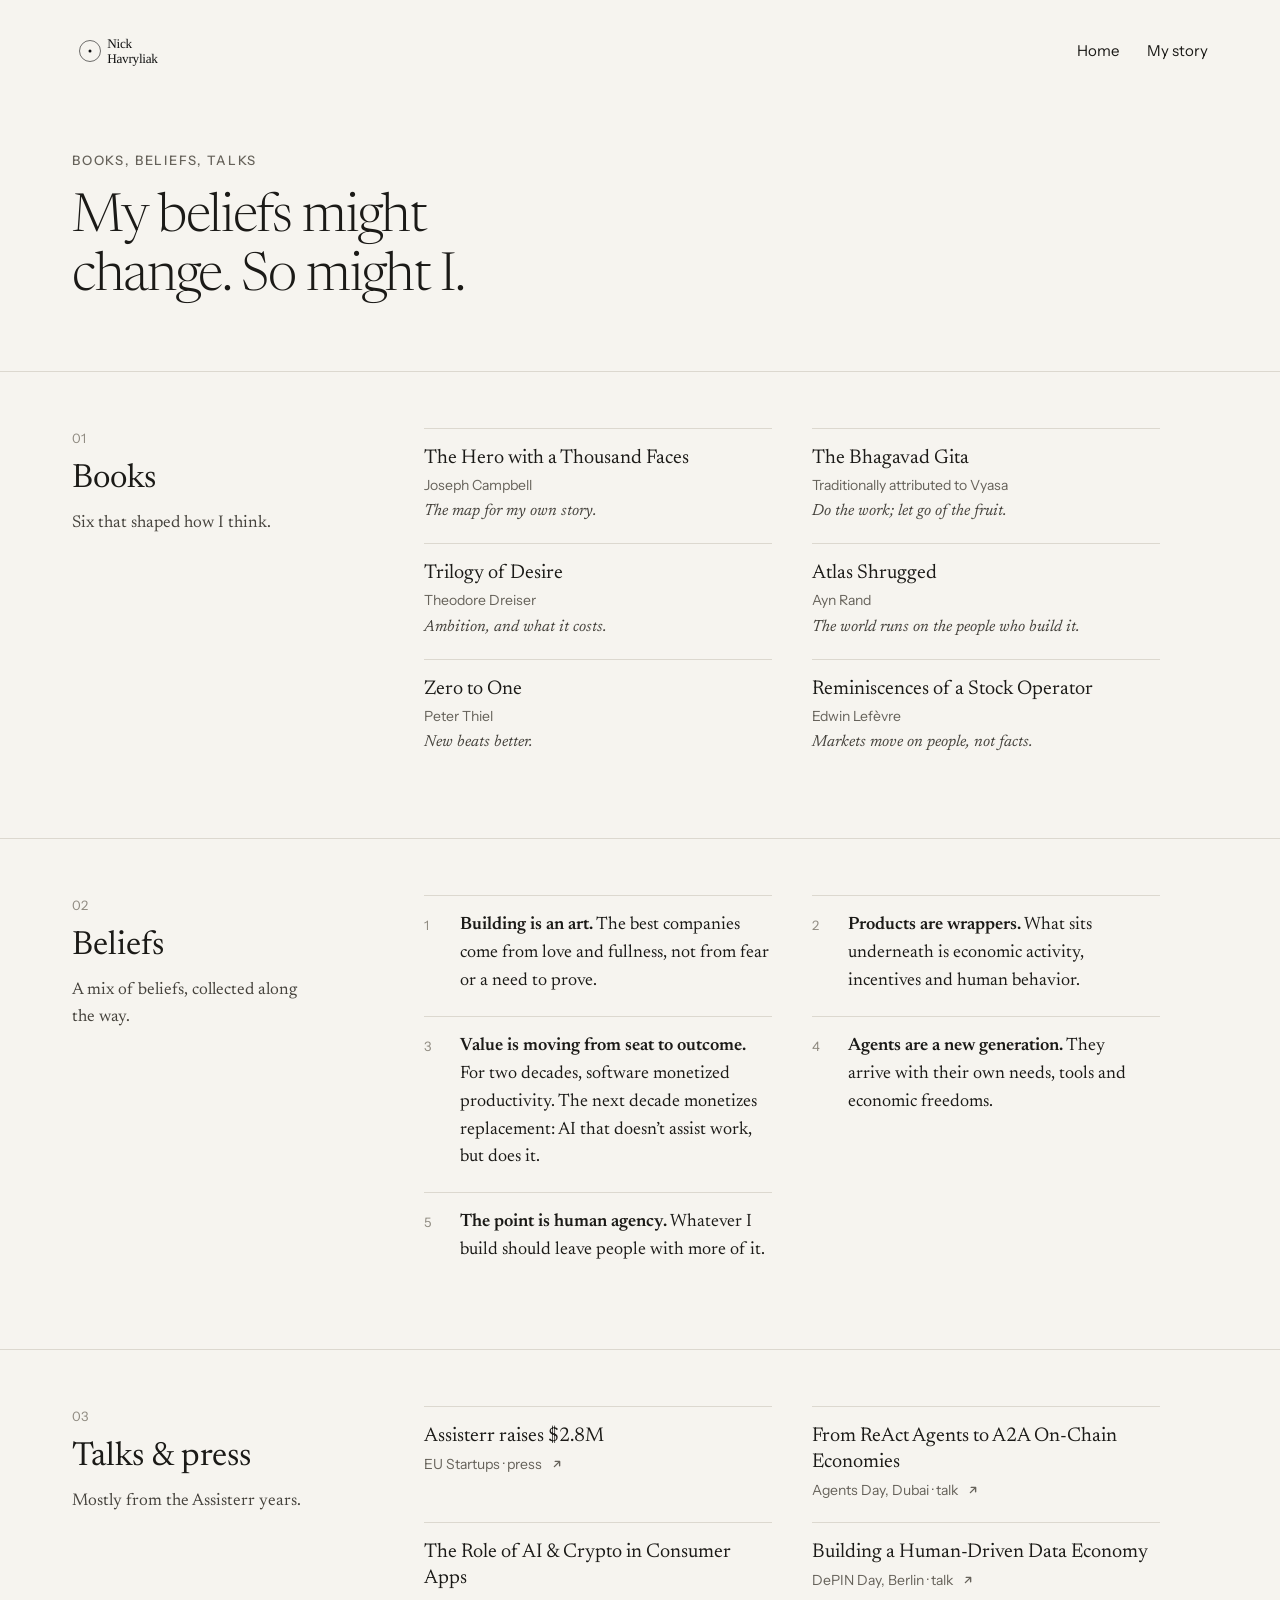
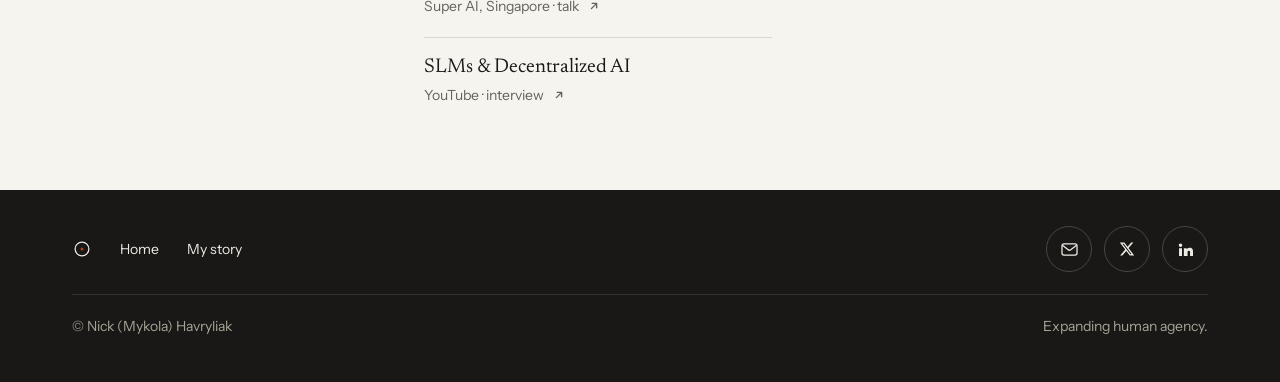
==== commit 4c7df329: "Add PostHog analytics (no cookies, own visits off via ?notrack=1) Co-Authored-By: Claude Opus 5.5 <n" ====
--- a/beliefs.html
+++ b/beliefs.html
@@ -19,10 +19,8 @@
 <meta name="twitter:site" content="@nick_havryliak">
 <meta name="twitter:creator" content="@nick_havryliak">
 <link rel="canonical" href="https://havryliak.com/beliefs.html">
-<link rel="stylesheet" href="assets/fonts/fonts.css">
+<link rel="stylesheet" href="https://fonts.googleapis.com/css2?family=Instrument+Sans:wght@400;500;600&amp;family=Newsreader:ital,opsz,wght@0,6..72,300..600;1,6..72,300..500&amp;display=swap">
 <style>
-main li:last-child:nth-child(odd){grid-column:1/-1}
-h1,h2,h3{font-family:var(--display);font-optical-sizing:auto}
 body{margin:0;background:#F6F4EF}
 a{color:#1B1A17;text-decoration-thickness:1px;text-underline-offset:0.2em}
 a:hover{color:#9C3220}
@@ -33,7 +31,7 @@
   .row:hover .arrow,.book:hover .arrow{transform:translate(3px,-3px)}
 }
 .skip{position:absolute;left:-9999px;top:16px}
-.skip:focus{left:16px;z-index:10;background:#1B1A17;color:#F6F4EF;padding:12px 18px;min-height:44px;box-sizing:border-box;display:flex;align-items:center;border-radius:10px}
+.skip:focus{left:16px;z-index:10;background:#1B1A17;color:#F6F4EF;padding:12px 18px;border-radius:999px}
 </style>
 <script type="application/ld+json">
 {
@@ -53,17 +51,30 @@
  }
 }
 </script>
+<!-- PostHog: visits, sources, country and city, clicks. Memory-only persistence: no cookies or storage, so no consent banner; returning visitors are not recognised. -->
+<script>
+!function(t,e){var o,n,p,r;e.__SV||(window.posthog && window.posthog.__loaded)||(window.posthog=e,e._i=[],e.init=function(i,s,a){function g(t,e){var o=e.split(".");2==o.length&&(t=t[o[0]],e=o[1]),t[e]=function(){t.push([e].concat(Array.prototype.slice.call(arguments,0)))}}p||((p=t.createElement("script")).type="text/javascript",p.crossOrigin="anonymous",p.async=!0,p.src=s.api_host.replace(".i.posthog.com","-assets.i.posthog.com")+"/static/array.js",p.onerror=function(){p=null},(r=t.getElementsByTagName("script")[0]).parentNode.insertBefore(p,r));var u=e;for(void 0!==a?u=e[a]=[]:a="posthog",u.people=u.people||[],Object.defineProperty(u,"toString",{configurable:!0,enumerable:!0,writable:!0,value:function(t){var e="posthog";return"posthog"!==a&&(e+="."+a),t||(e+=" (stub)"),e}}),Object.defineProperty(u.people,"toString",{configurable:!0,enumerable:!0,writable:!0,value:function(){return u.toString(1)+".people (stub)"}}),o="Eh Rh Ph Oh Dh qh init yd bd dd fd Sd wc md xd ad Ed Ad Rd Pd Od Fd capture getExtension gr pd gd calculateEventProperties Dd register register_once register_for_session unregister unregister_for_session zd hd jd getFeatureFlag getFeatureFlagPayload getFeatureFlagResult getAllFeatureFlags isFeatureEnabled reloadFeatureFlags updateFlags updateEarlyAccessFeatureEnrollment getEarlyAccessFeatures on onFeatureFlags onSurveysLoaded onSessionId getSurveys getActiveMatchingSurveys onActiveMatchingSurveysChanged renderSurvey displaySurvey cancelPendingSurvey canRenderSurvey canRenderSurveyAsync Hd identify setPersonProperties unsetPersonProperties group resetGroups setPersonPropertiesForFlags resetPersonPropertiesForFlags setGroupPropertiesForFlags resetGroupPropertiesForFlags reset Ud shutdown setIdentity clearIdentity get_distinct_id getGroups get_session_id get_session_replay_url alias set_config startSessionRecording stopSessionRecording sessionRecordingStarted captureException addExceptionStep captureLog startExceptionAutocapture stopExceptionAutocapture loadToolbar get_property getSessionProperty qd Td createPersonProfile setInternalOrTestUser Bd Uh zh opt_in_capturing opt_out_capturing Hh has_opted_in_capturing has_opted_out_capturing get_explicit_consent_status is_capturing clear_opt_in_out_capturing $d debug kc Ds getPageViewId captureTraceFeedback captureTraceMetric rd".split(" "),n=0;n<o.length;n++)g(u,o[n]);e._i.push([i,s,a])},e.__SV=1)}(document,window.posthog||[]);
+/* own visits: open havryliak.com/?notrack=1 once per browser to stop counting it, ?notrack=0 to count it again */
+var hvTrack = (function () { try { var q = new URLSearchParams(location.search).get('notrack'); if (q === '1') localStorage.setItem('hv_notrack', '1'); if (q === '0') localStorage.removeItem('hv_notrack'); return !localStorage.getItem('hv_notrack'); } catch (e) { return true; } })();
+if (hvTrack && /(^|\.)havryliak\.com$/.test(location.hostname)) posthog.init('phc_te9EsQKtz43SREwrRaEGBYHnop6iab5V8585Zme5MiqG', {
+  api_host: 'https://us.i.posthog.com',
+  defaults: '2026-05-30',
+  person_profiles: 'identified_only',
+  persistence: 'memory',
+  disable_session_recording: true
+})
+</script>
 </head>
 <body>
-<div style="background: #F6F4EF; color: #1B1A17; font-family: var(--text); font-size: 18px; line-height: 1.6; container-type: inline-size">
-
-  <a href="#main" class="skip" style="font-family: var(--ui); font-size: 15px">Skip to content</a>
+<div style="background: #F6F4EF; color: #1B1A17; font-family: 'Newsreader', 'Iowan Old Style', Georgia, 'Times New Roman', serif; font-size: 19px; line-height: 1.6; container-type: inline-size">
+
+  <a href="#main" class="skip" style="font-family: 'Instrument Sans', 'Helvetica Neue', Arial, sans-serif; font-size: 15px">Skip to content</a>
 
   <header style="max-width: 1200px; margin: 0 auto; padding: 24px 32px; box-sizing: border-box; display: flex; flex-wrap: wrap; align-items: center; justify-content: space-between; gap: 8px 32px">
     <a href="index.html" style="display: flex; align-items: center; min-height: 48px">
       <img width="980" height="360" decoding="async" src="assets/logo-nick-havryliak.svg" alt="Nick Havryliak, home" style="height: 54px; width: auto; display: block">
     </a>
-    <nav aria-label="Main" style="display: flex; flex-wrap: wrap; align-items: center; gap: 4px 28px; font-family: var(--ui); font-size: 15px">
+    <nav aria-label="Main" style="display: flex; flex-wrap: wrap; align-items: center; gap: 4px 28px; font-family: 'Instrument Sans', 'Helvetica Neue', Arial, sans-serif; font-size: 15px">
       <a href="index.html" style="display: flex; align-items: center; min-height: 44px; text-decoration: none">Home</a>
       <a href="story.html" style="display: flex; align-items: center; min-height: 44px; text-decoration: none">My story</a>
     </nav>
@@ -72,9 +83,10 @@
   <main id="main">
 
     <!-- OPENER -->
-    <section>
+    <section style="border-bottom: 1px solid #DCD8CF">
       <div style="max-width: 1200px; margin: 0 auto; padding: 48px 32px 64px; box-sizing: border-box; display: flex; flex-direction: column; gap: 18px">
         <div style="display: flex; flex-direction: column; gap: 18px">
+          <p style="margin: 0; font-family: 'Instrument Sans', 'Helvetica Neue', Arial, sans-serif; font-size: 13px; font-weight: 500; letter-spacing: 0.14em; text-transform: uppercase; color: #66625A">Books, beliefs, talks</p>
           <h1 style="margin: 0; max-width: 20ch; font-weight: 300; font-size: clamp(2.25rem, 4.2cqi, 3.5rem); line-height: 1.1; letter-spacing: -0.025em; text-wrap: balance">My beliefs might change. So might I.</h1>
         </div>
       </div>
@@ -84,51 +96,51 @@
     <section>
       <div style="max-width: 1200px; margin: 0 auto; padding: 56px 32px 64px; box-sizing: border-box; display: flex; flex-wrap: wrap; gap: 24px 72px">
         <div style="flex: 1 1 220px; min-width: 0; max-width: 280px; display: flex; flex-direction: column; gap: 12px">
-          <p style="margin: 0; font-family: var(--ui); font-size: 13px; color: #8F8A80">01</p>
+          <p style="margin: 0; font-family: 'Instrument Sans', 'Helvetica Neue', Arial, sans-serif; font-size: 13px; color: #8F8A80">01</p>
           <h2 style="margin: 0; font-weight: 400; font-size: clamp(1.75rem, 2.6cqi, 2.25rem); line-height: 1.15">Books</h2>
           <p style="margin: 0; font-size: 17px; line-height: 1.55; color: #45423C; text-wrap: pretty">Six that shaped how I think.</p>
         </div>
         <div style="flex: 999 1 560px; min-width: 0; max-width: 46rem">
-          <ul style="margin: 0; padding: 0; list-style: none; display: grid; grid-template-columns: repeat(auto-fit, minmax(min(280px, 100%), 1fr)); gap: 8px">
-            <li class="book" style="background: #EEEBE4; border-radius: 10px">
-              <a href="https://www.goodreads.com/book/show/588138.The_Hero_With_a_Thousand_Faces" target="_blank" rel="noopener noreferrer" style="display: flex; flex-direction: column; gap: 3px; padding: 16px 18px 20px; text-decoration: none">
+          <ul style="margin: 0; padding: 0; list-style: none; display: grid; grid-template-columns: repeat(auto-fit, minmax(min(280px, 100%), 1fr)); column-gap: 40px; row-gap: 0">
+            <li class="book" style="border-top: 1px solid #DCD8CF">
+              <a href="https://www.goodreads.com/book/show/588138.The_Hero_With_a_Thousand_Faces" target="_blank" rel="noopener noreferrer" style="display: flex; flex-direction: column; gap: 3px; padding: 16px 0 20px; text-decoration: none">
                 <span style="font-size: 20px; line-height: 1.3">The Hero with a Thousand Faces</span>
-                <span style="font-family: var(--ui); font-size: 14px; color: #66625A">Joseph Campbell</span>
+                <span style="font-family: 'Instrument Sans', 'Helvetica Neue', Arial, sans-serif; font-size: 14px; color: #66625A">Joseph Campbell</span>
                 <span style="font-size: 16px; line-height: 1.5; color: #45423C; font-style: italic">The map for my own story.</span>
               </a>
             </li>
-            <li class="book" style="background: #EEEBE4; border-radius: 10px">
-              <a href="https://www.goodreads.com/book/show/99944.The_Bhagavad_Gita" target="_blank" rel="noopener noreferrer" style="display: flex; flex-direction: column; gap: 3px; padding: 16px 18px 20px; text-decoration: none">
+            <li class="book" style="border-top: 1px solid #DCD8CF">
+              <a href="https://www.goodreads.com/book/show/99944.The_Bhagavad_Gita" target="_blank" rel="noopener noreferrer" style="display: flex; flex-direction: column; gap: 3px; padding: 16px 0 20px; text-decoration: none">
                 <span style="font-size: 20px; line-height: 1.3">The Bhagavad Gita</span>
-                <span style="font-family: var(--ui); font-size: 14px; color: #66625A">Traditionally attributed to Vyasa</span>
+                <span style="font-family: 'Instrument Sans', 'Helvetica Neue', Arial, sans-serif; font-size: 14px; color: #66625A">Traditionally attributed to Vyasa</span>
                 <span style="font-size: 16px; line-height: 1.5; color: #45423C; font-style: italic">Do the work; let go of the fruit.</span>
               </a>
             </li>
-            <li class="book" style="background: #EEEBE4; border-radius: 10px">
-              <a href="https://www.goodreads.com/book/show/1613682.Trilogy_of_desire" target="_blank" rel="noopener noreferrer" style="display: flex; flex-direction: column; gap: 3px; padding: 16px 18px 20px; text-decoration: none">
+            <li class="book" style="border-top: 1px solid #DCD8CF">
+              <a href="https://www.goodreads.com/book/show/1613682.Trilogy_of_desire" target="_blank" rel="noopener noreferrer" style="display: flex; flex-direction: column; gap: 3px; padding: 16px 0 20px; text-decoration: none">
                 <span style="font-size: 20px; line-height: 1.3">Trilogy of Desire</span>
-                <span style="font-family: var(--ui); font-size: 14px; color: #66625A">Theodore Dreiser</span>
+                <span style="font-family: 'Instrument Sans', 'Helvetica Neue', Arial, sans-serif; font-size: 14px; color: #66625A">Theodore Dreiser</span>
                 <span style="font-size: 16px; line-height: 1.5; color: #45423C; font-style: italic">Ambition, and what it costs.</span>
               </a>
             </li>
-            <li class="book" style="background: #EEEBE4; border-radius: 10px">
-              <a href="https://www.goodreads.com/book/show/662.Atlas_Shrugged" target="_blank" rel="noopener noreferrer" style="display: flex; flex-direction: column; gap: 3px; padding: 16px 18px 20px; text-decoration: none">
+            <li class="book" style="border-top: 1px solid #DCD8CF">
+              <a href="https://www.goodreads.com/book/show/662.Atlas_Shrugged" target="_blank" rel="noopener noreferrer" style="display: flex; flex-direction: column; gap: 3px; padding: 16px 0 20px; text-decoration: none">
                 <span style="font-size: 20px; line-height: 1.3">Atlas Shrugged</span>
-                <span style="font-family: var(--ui); font-size: 14px; color: #66625A">Ayn Rand</span>
+                <span style="font-family: 'Instrument Sans', 'Helvetica Neue', Arial, sans-serif; font-size: 14px; color: #66625A">Ayn Rand</span>
                 <span style="font-size: 16px; line-height: 1.5; color: #45423C; font-style: italic">The world runs on the people who build it.</span>
               </a>
             </li>
-            <li class="book" style="background: #EEEBE4; border-radius: 10px">
-              <a href="https://www.goodreads.com/book/show/18050143-zero-to-one" target="_blank" rel="noopener noreferrer" style="display: flex; flex-direction: column; gap: 3px; padding: 16px 18px 20px; text-decoration: none">
+            <li class="book" style="border-top: 1px solid #DCD8CF">
+              <a href="https://www.goodreads.com/book/show/18050143-zero-to-one" target="_blank" rel="noopener noreferrer" style="display: flex; flex-direction: column; gap: 3px; padding: 16px 0 20px; text-decoration: none">
                 <span style="font-size: 20px; line-height: 1.3">Zero to One</span>
-                <span style="font-family: var(--ui); font-size: 14px; color: #66625A">Peter Thiel</span>
+                <span style="font-family: 'Instrument Sans', 'Helvetica Neue', Arial, sans-serif; font-size: 14px; color: #66625A">Peter Thiel</span>
                 <span style="font-size: 16px; line-height: 1.5; color: #45423C; font-style: italic">New beats better.</span>
               </a>
             </li>
-            <li class="book" style="background: #EEEBE4; border-radius: 10px">
-              <a href="https://www.goodreads.com/book/show/100779.Reminiscences_of_a_Stock_Operator" target="_blank" rel="noopener noreferrer" style="display: flex; flex-direction: column; gap: 3px; padding: 16px 18px 20px; text-decoration: none">
+            <li class="book" style="border-top: 1px solid #DCD8CF">
+              <a href="https://www.goodreads.com/book/show/100779.Reminiscences_of_a_Stock_Operator" target="_blank" rel="noopener noreferrer" style="display: flex; flex-direction: column; gap: 3px; padding: 16px 0 20px; text-decoration: none">
                 <span style="font-size: 20px; line-height: 1.3">Reminiscences of a Stock Operator</span>
-                <span style="font-family: var(--ui); font-size: 14px; color: #66625A">Edwin Lefèvre</span>
+                <span style="font-family: 'Instrument Sans', 'Helvetica Neue', Arial, sans-serif; font-size: 14px; color: #66625A">Edwin Lefèvre</span>
                 <span style="font-size: 16px; line-height: 1.5; color: #45423C; font-style: italic">Markets move on people, not facts.</span>
               </a>
             </li>
@@ -138,33 +150,33 @@
     </section>
 
     <!-- 02 BELIEFS -->
-    <section>
+    <section style="border-top: 1px solid #DCD8CF">
       <div style="max-width: 1200px; margin: 0 auto; padding: 56px 32px 64px; box-sizing: border-box; display: flex; flex-wrap: wrap; gap: 24px 72px">
         <div style="flex: 1 1 220px; min-width: 0; max-width: 280px; display: flex; flex-direction: column; gap: 12px">
-          <p style="margin: 0; font-family: var(--ui); font-size: 13px; color: #8F8A80">02</p>
+          <p style="margin: 0; font-family: 'Instrument Sans', 'Helvetica Neue', Arial, sans-serif; font-size: 13px; color: #8F8A80">02</p>
           <h2 style="margin: 0; font-weight: 400; font-size: clamp(1.75rem, 2.6cqi, 2.25rem); line-height: 1.15">Beliefs</h2>
           <p style="margin: 0; font-size: 17px; line-height: 1.55; color: #45423C; text-wrap: pretty">A mix of beliefs, collected along the way.</p>
         </div>
         <div style="flex: 999 1 560px; min-width: 0; max-width: 46rem">
-          <ul style="margin: 0; padding: 0; list-style: none; display: grid; grid-template-columns: repeat(auto-fit, minmax(min(280px, 100%), 1fr)); gap: 8px">
-            <li style="background: #EEEBE4; border-radius: 10px; display: flex; gap: 16px; padding: 16px 18px 20px">
-              <span aria-hidden="true" style="flex: 0 0 20px; font-family: var(--ui); font-size: 13px; line-height: 2; color: #8F8A80">1</span>
+          <ul style="margin: 0; padding: 0; list-style: none; display: grid; grid-template-columns: repeat(auto-fit, minmax(min(280px, 100%), 1fr)); column-gap: 40px; row-gap: 0">
+            <li style="border-top: 1px solid #DCD8CF; display: flex; gap: 16px; padding: 16px 0 20px">
+              <span aria-hidden="true" style="flex: 0 0 20px; font-family: 'Instrument Sans', 'Helvetica Neue', Arial, sans-serif; font-size: 13px; line-height: 2; color: #8F8A80">1</span>
               <p style="margin: 0; font-size: 18px; line-height: 1.55; text-wrap: pretty"><strong style="font-weight: 600">Building is an art.</strong> The best companies come from love and fullness, not from fear or a need to prove.</p>
             </li>
-            <li style="background: #EEEBE4; border-radius: 10px; display: flex; gap: 16px; padding: 16px 18px 20px">
-              <span aria-hidden="true" style="flex: 0 0 20px; font-family: var(--ui); font-size: 13px; line-height: 2; color: #8F8A80">2</span>
+            <li style="border-top: 1px solid #DCD8CF; display: flex; gap: 16px; padding: 16px 0 20px">
+              <span aria-hidden="true" style="flex: 0 0 20px; font-family: 'Instrument Sans', 'Helvetica Neue', Arial, sans-serif; font-size: 13px; line-height: 2; color: #8F8A80">2</span>
               <p style="margin: 0; font-size: 18px; line-height: 1.55; text-wrap: pretty"><strong style="font-weight: 600">Products are wrappers.</strong> What sits underneath is economic activity, incentives and human behavior.</p>
             </li>
-            <li style="background: #EEEBE4; border-radius: 10px; display: flex; gap: 16px; padding: 16px 18px 20px">
-              <span aria-hidden="true" style="flex: 0 0 20px; font-family: var(--ui); font-size: 13px; line-height: 2; color: #8F8A80">3</span>
+            <li style="border-top: 1px solid #DCD8CF; display: flex; gap: 16px; padding: 16px 0 20px">
+              <span aria-hidden="true" style="flex: 0 0 20px; font-family: 'Instrument Sans', 'Helvetica Neue', Arial, sans-serif; font-size: 13px; line-height: 2; color: #8F8A80">3</span>
               <p style="margin: 0; font-size: 18px; line-height: 1.55; text-wrap: pretty"><strong style="font-weight: 600">Value is moving from seat to outcome.</strong> For two decades, software monetized productivity. The next decade monetizes replacement: AI that doesn’t assist work, but does it.</p>
             </li>
-            <li style="background: #EEEBE4; border-radius: 10px; display: flex; gap: 16px; padding: 16px 18px 20px">
-              <span aria-hidden="true" style="flex: 0 0 20px; font-family: var(--ui); font-size: 13px; line-height: 2; color: #8F8A80">4</span>
+            <li style="border-top: 1px solid #DCD8CF; display: flex; gap: 16px; padding: 16px 0 20px">
+              <span aria-hidden="true" style="flex: 0 0 20px; font-family: 'Instrument Sans', 'Helvetica Neue', Arial, sans-serif; font-size: 13px; line-height: 2; color: #8F8A80">4</span>
               <p style="margin: 0; font-size: 18px; line-height: 1.55; text-wrap: pretty"><strong style="font-weight: 600">Agents are a new generation.</strong> They arrive with their own needs, tools and economic freedoms.</p>
             </li>
-            <li style="background: #EEEBE4; border-radius: 10px; display: flex; gap: 16px; padding: 16px 18px 20px">
-              <span aria-hidden="true" style="flex: 0 0 20px; font-family: var(--ui); font-size: 13px; line-height: 2; color: #8F8A80">5</span>
+            <li style="border-top: 1px solid #DCD8CF; display: flex; gap: 16px; padding: 16px 0 20px">
+              <span aria-hidden="true" style="flex: 0 0 20px; font-family: 'Instrument Sans', 'Helvetica Neue', Arial, sans-serif; font-size: 13px; line-height: 2; color: #8F8A80">5</span>
               <p style="margin: 0; font-size: 18px; line-height: 1.55; text-wrap: pretty"><strong style="font-weight: 600">The point is human agency.</strong> Whatever I build should leave people with more of it.</p>
             </li>
           </ul>
@@ -173,43 +185,43 @@
     </section>
 
     <!-- 03 TALKS -->
-    <section>
+    <section style="border-top: 1px solid #DCD8CF">
       <div style="max-width: 1200px; margin: 0 auto; padding: 56px 32px 64px; box-sizing: border-box; display: flex; flex-wrap: wrap; gap: 24px 72px">
         <div style="flex: 1 1 220px; min-width: 0; max-width: 280px; display: flex; flex-direction: column; gap: 12px">
-          <p style="margin: 0; font-family: var(--ui); font-size: 13px; color: #8F8A80">03</p>
+          <p style="margin: 0; font-family: 'Instrument Sans', 'Helvetica Neue', Arial, sans-serif; font-size: 13px; color: #8F8A80">03</p>
           <h2 style="margin: 0; font-weight: 400; font-size: clamp(1.75rem, 2.6cqi, 2.25rem); line-height: 1.15">Talks &amp; press</h2>
           <p style="margin: 0; font-size: 17px; line-height: 1.55; color: #45423C; text-wrap: pretty">Mostly from the Assisterr years.</p>
         </div>
         <div style="flex: 999 1 560px; min-width: 0; max-width: 46rem">
-          <ul style="margin: 0; padding: 0; list-style: none; display: grid; grid-template-columns: repeat(auto-fit, minmax(min(280px, 100%), 1fr)); gap: 8px">
-            <li class="row" style="background: #EEEBE4; border-radius: 10px">
-              <a href="https://www.eu-startups.com/2025/05/british-startup-assisterr-raises-e2-8-million-to-enable-users-to-create-and-monetise-ai-agents-without-having-to-write-code/" target="_blank" rel="noopener noreferrer" style="display: flex; flex-direction: column; gap: 4px; padding: 16px 18px 20px; text-decoration: none">
+          <ul style="margin: 0; padding: 0; list-style: none; display: grid; grid-template-columns: repeat(auto-fit, minmax(min(280px, 100%), 1fr)); column-gap: 40px; row-gap: 0">
+            <li class="row" style="border-top: 1px solid #DCD8CF">
+              <a href="https://www.eu-startups.com/2025/05/british-startup-assisterr-raises-e2-8-million-to-enable-users-to-create-and-monetise-ai-agents-without-having-to-write-code/" target="_blank" rel="noopener noreferrer" style="display: flex; flex-direction: column; gap: 4px; padding: 16px 0 20px; text-decoration: none">
                 <span style="font-size: 20px; line-height: 1.3">Assisterr raises $2.8M</span>
-                <span style="display: inline-flex; align-items: center; gap: 8px; font-family: var(--ui); font-size: 14px; color: #66625A">EU Startups · press<svg class="arrow" width="14" height="14" viewBox="0 0 16 16" fill="none" aria-hidden="true" style="flex: none"><path d="M5 11 11 5M6 5h5v5" stroke="currentColor" stroke-width="1.6" stroke-linecap="round" stroke-linejoin="round"></path></svg></span>
-              </a>
-            </li>
-            <li class="row" style="background: #EEEBE4; border-radius: 10px">
-              <a href="https://www.youtube.com/watch?v=zmlKNpVwQ2A" target="_blank" rel="noopener noreferrer" style="display: flex; flex-direction: column; gap: 4px; padding: 16px 18px 20px; text-decoration: none">
+                <span style="display: inline-flex; align-items: center; gap: 8px; font-family: 'Instrument Sans', 'Helvetica Neue', Arial, sans-serif; font-size: 14px; color: #66625A">EU Startups · press<svg class="arrow" width="14" height="14" viewBox="0 0 16 16" fill="none" aria-hidden="true" style="flex: none"><path d="M5 11 11 5M6 5h5v5" stroke="currentColor" stroke-width="1.6" stroke-linecap="round" stroke-linejoin="round"></path></svg></span>
+              </a>
+            </li>
+            <li class="row" style="border-top: 1px solid #DCD8CF">
+              <a href="https://www.youtube.com/watch?v=zmlKNpVwQ2A" target="_blank" rel="noopener noreferrer" style="display: flex; flex-direction: column; gap: 4px; padding: 16px 0 20px; text-decoration: none">
                 <span style="font-size: 20px; line-height: 1.3">From ReAct Agents to A2A On-Chain Economies</span>
-                <span style="display: inline-flex; align-items: center; gap: 8px; font-family: var(--ui); font-size: 14px; color: #66625A">Agents Day, Dubai · talk<svg class="arrow" width="14" height="14" viewBox="0 0 16 16" fill="none" aria-hidden="true" style="flex: none"><path d="M5 11 11 5M6 5h5v5" stroke="currentColor" stroke-width="1.6" stroke-linecap="round" stroke-linejoin="round"></path></svg></span>
-              </a>
-            </li>
-            <li class="row" style="background: #EEEBE4; border-radius: 10px">
-              <a href="https://www.youtube.com/watch?v=HHTRNkyvcSk&amp;t=1s" target="_blank" rel="noopener noreferrer" style="display: flex; flex-direction: column; gap: 4px; padding: 16px 18px 20px; text-decoration: none">
+                <span style="display: inline-flex; align-items: center; gap: 8px; font-family: 'Instrument Sans', 'Helvetica Neue', Arial, sans-serif; font-size: 14px; color: #66625A">Agents Day, Dubai · talk<svg class="arrow" width="14" height="14" viewBox="0 0 16 16" fill="none" aria-hidden="true" style="flex: none"><path d="M5 11 11 5M6 5h5v5" stroke="currentColor" stroke-width="1.6" stroke-linecap="round" stroke-linejoin="round"></path></svg></span>
+              </a>
+            </li>
+            <li class="row" style="border-top: 1px solid #DCD8CF">
+              <a href="https://www.youtube.com/watch?v=HHTRNkyvcSk&amp;t=1s" target="_blank" rel="noopener noreferrer" style="display: flex; flex-direction: column; gap: 4px; padding: 16px 0 20px; text-decoration: none">
                 <span style="font-size: 20px; line-height: 1.3">The Role of AI &amp; Crypto in Consumer Apps</span>
-                <span style="display: inline-flex; align-items: center; gap: 8px; font-family: var(--ui); font-size: 14px; color: #66625A">Super AI, Singapore · talk<svg class="arrow" width="14" height="14" viewBox="0 0 16 16" fill="none" aria-hidden="true" style="flex: none"><path d="M5 11 11 5M6 5h5v5" stroke="currentColor" stroke-width="1.6" stroke-linecap="round" stroke-linejoin="round"></path></svg></span>
-              </a>
-            </li>
-            <li class="row" style="background: #EEEBE4; border-radius: 10px">
-              <a href="https://www.youtube.com/watch?v=UwZE60eoN3U" target="_blank" rel="noopener noreferrer" style="display: flex; flex-direction: column; gap: 4px; padding: 16px 18px 20px; text-decoration: none">
+                <span style="display: inline-flex; align-items: center; gap: 8px; font-family: 'Instrument Sans', 'Helvetica Neue', Arial, sans-serif; font-size: 14px; color: #66625A">Super AI, Singapore · talk<svg class="arrow" width="14" height="14" viewBox="0 0 16 16" fill="none" aria-hidden="true" style="flex: none"><path d="M5 11 11 5M6 5h5v5" stroke="currentColor" stroke-width="1.6" stroke-linecap="round" stroke-linejoin="round"></path></svg></span>
+              </a>
+            </li>
+            <li class="row" style="border-top: 1px solid #DCD8CF">
+              <a href="https://www.youtube.com/watch?v=UwZE60eoN3U" target="_blank" rel="noopener noreferrer" style="display: flex; flex-direction: column; gap: 4px; padding: 16px 0 20px; text-decoration: none">
                 <span style="font-size: 20px; line-height: 1.3">Building a Human-Driven Data Economy</span>
-                <span style="display: inline-flex; align-items: center; gap: 8px; font-family: var(--ui); font-size: 14px; color: #66625A">DePIN Day, Berlin · talk<svg class="arrow" width="14" height="14" viewBox="0 0 16 16" fill="none" aria-hidden="true" style="flex: none"><path d="M5 11 11 5M6 5h5v5" stroke="currentColor" stroke-width="1.6" stroke-linecap="round" stroke-linejoin="round"></path></svg></span>
-              </a>
-            </li>
-            <li class="row" style="background: #EEEBE4; border-radius: 10px">
-              <a href="https://www.youtube.com/watch?v=eEqQtnG7b7s" target="_blank" rel="noopener noreferrer" style="display: flex; flex-direction: column; gap: 4px; padding: 16px 18px 20px; text-decoration: none">
+                <span style="display: inline-flex; align-items: center; gap: 8px; font-family: 'Instrument Sans', 'Helvetica Neue', Arial, sans-serif; font-size: 14px; color: #66625A">DePIN Day, Berlin · talk<svg class="arrow" width="14" height="14" viewBox="0 0 16 16" fill="none" aria-hidden="true" style="flex: none"><path d="M5 11 11 5M6 5h5v5" stroke="currentColor" stroke-width="1.6" stroke-linecap="round" stroke-linejoin="round"></path></svg></span>
+              </a>
+            </li>
+            <li class="row" style="border-top: 1px solid #DCD8CF">
+              <a href="https://www.youtube.com/watch?v=eEqQtnG7b7s" target="_blank" rel="noopener noreferrer" style="display: flex; flex-direction: column; gap: 4px; padding: 16px 0 20px; text-decoration: none">
                 <span style="font-size: 20px; line-height: 1.3">SLMs &amp; Decentralized AI</span>
-                <span style="display: inline-flex; align-items: center; gap: 8px; font-family: var(--ui); font-size: 14px; color: #66625A">YouTube · interview<svg class="arrow" width="14" height="14" viewBox="0 0 16 16" fill="none" aria-hidden="true" style="flex: none"><path d="M5 11 11 5M6 5h5v5" stroke="currentColor" stroke-width="1.6" stroke-linecap="round" stroke-linejoin="round"></path></svg></span>
+                <span style="display: inline-flex; align-items: center; gap: 8px; font-family: 'Instrument Sans', 'Helvetica Neue', Arial, sans-serif; font-size: 14px; color: #66625A">YouTube · interview<svg class="arrow" width="14" height="14" viewBox="0 0 16 16" fill="none" aria-hidden="true" style="flex: none"><path d="M5 11 11 5M6 5h5v5" stroke="currentColor" stroke-width="1.6" stroke-linecap="round" stroke-linejoin="round"></path></svg></span>
               </a>
             </li>
           </ul>
@@ -220,7 +232,7 @@
   </main>
 
   <footer style="background: #191816">
-    <div style="max-width: 1200px; margin: 0 auto; padding: 36px 32px 44px; box-sizing: border-box; display: flex; flex-direction: column; gap: 22px; font-family: var(--ui); font-size: 14px; color: #A8A397">
+    <div style="max-width: 1200px; margin: 0 auto; padding: 36px 32px 44px; box-sizing: border-box; display: flex; flex-direction: column; gap: 22px; font-family: 'Instrument Sans', 'Helvetica Neue', Arial, sans-serif; font-size: 14px; color: #A8A397">
       <div style="display: flex; flex-wrap: wrap; align-items: center; justify-content: space-between; gap: 16px 32px">
         <nav aria-label="Footer" style="display: flex; flex-wrap: wrap; align-items: center; gap: 0 28px">
           <span style="display: flex; align-items: center; min-height: 44px"><svg width="20" height="20" viewBox="0 0 32 32" aria-hidden="true"><circle cx="16" cy="16" r="11" fill="none" stroke="#EEEBE4" stroke-width="2"></circle><circle cx="16" cy="16" r="2.5" fill="#B33A22"></circle></svg></span>
@@ -228,12 +240,12 @@
           <a href="story.html" style="display: flex; align-items: center; min-height: 44px; color: #EEEBE4; text-decoration: none">My story</a>
         </nav>
         <ul style="margin: 0; padding: 0; list-style: none; display: flex; flex-wrap: wrap; gap: 12px">
-          <li><a href="mailto:nick.havryliak@gmail.com" title="Email" style="display: inline-flex; align-items: center; justify-content: center; width: 44px; height: 44px; background: #2A2824; border-radius: 10px; color: #EEEBE4; position: relative"><span style="position: absolute; width: 1px; height: 1px; overflow: hidden; clip-path: inset(50%)">Email</span><svg width="19" height="19" viewBox="0 0 24 24" fill="none" aria-hidden="true"><rect x="2.5" y="5" width="19" height="14" rx="2.5" stroke="currentColor" stroke-width="1.6"></rect><path d="m3.5 7 7.3 5.5a2 2 0 0 0 2.4 0L20.5 7" stroke="currentColor" stroke-width="1.6" stroke-linecap="round"></path></svg></a></li>
-          <li><a href="https://x.com/nick_havryliak" target="_blank" rel="noopener noreferrer" title="X" style="display: inline-flex; align-items: center; justify-content: center; width: 44px; height: 44px; background: #2A2824; border-radius: 10px; color: #EEEBE4; position: relative"><span style="position: absolute; width: 1px; height: 1px; overflow: hidden; clip-path: inset(50%)">X</span><svg width="16" height="16" viewBox="0 0 24 24" fill="currentColor" aria-hidden="true"><path d="M18.244 2.25h3.308l-7.227 8.26 8.502 11.24H16.17l-5.214-6.817L4.99 21.75H1.68l7.73-8.835L1.254 2.25H8.08l4.713 6.231 5.45-6.231Zm-1.161 17.52h1.833L7.084 4.126H5.117L17.083 19.77Z"></path></svg></a></li>
-          <li><a href="https://www.linkedin.com/in/havryliak/" target="_blank" rel="noopener noreferrer" title="LinkedIn" style="display: inline-flex; align-items: center; justify-content: center; width: 44px; height: 44px; background: #2A2824; border-radius: 10px; color: #EEEBE4; position: relative"><span style="position: absolute; width: 1px; height: 1px; overflow: hidden; clip-path: inset(50%)">LinkedIn</span><svg width="17" height="17" viewBox="0 0 24 24" fill="currentColor" aria-hidden="true"><path d="M4.98 3.5a2.5 2.5 0 1 1 0 5 2.5 2.5 0 0 1 0-5ZM2.9 10.2h4.16v10.9H2.9V10.2Zm6.77 0h3.99v1.49h.06c.56-1 1.9-2.06 3.92-2.06 4.19 0 4.96 2.63 4.96 6.05v5.42h-4.14v-4.8c0-1.15-.02-2.62-1.65-2.62-1.65 0-1.9 1.25-1.9 2.54v4.88H9.67V10.2Z"></path></svg></a></li>
+          <li><a href="mailto:nick.havryliak@gmail.com" title="Email" style="display: inline-flex; align-items: center; justify-content: center; width: 44px; height: 44px; border: 1px solid #4A463F; border-radius: 50%; color: #EEEBE4; position: relative"><span style="position: absolute; width: 1px; height: 1px; overflow: hidden; clip-path: inset(50%)">Email</span><svg width="19" height="19" viewBox="0 0 24 24" fill="none" aria-hidden="true"><rect x="2.5" y="5" width="19" height="14" rx="2.5" stroke="currentColor" stroke-width="1.6"></rect><path d="m3.5 7 7.3 5.5a2 2 0 0 0 2.4 0L20.5 7" stroke="currentColor" stroke-width="1.6" stroke-linecap="round"></path></svg></a></li>
+          <li><a href="https://x.com/nick_havryliak" target="_blank" rel="noopener noreferrer" title="X" style="display: inline-flex; align-items: center; justify-content: center; width: 44px; height: 44px; border: 1px solid #4A463F; border-radius: 50%; color: #EEEBE4; position: relative"><span style="position: absolute; width: 1px; height: 1px; overflow: hidden; clip-path: inset(50%)">X</span><svg width="16" height="16" viewBox="0 0 24 24" fill="currentColor" aria-hidden="true"><path d="M18.244 2.25h3.308l-7.227 8.26 8.502 11.24H16.17l-5.214-6.817L4.99 21.75H1.68l7.73-8.835L1.254 2.25H8.08l4.713 6.231 5.45-6.231Zm-1.161 17.52h1.833L7.084 4.126H5.117L17.083 19.77Z"></path></svg></a></li>
+          <li><a href="https://www.linkedin.com/in/havryliak/" target="_blank" rel="noopener noreferrer" title="LinkedIn" style="display: inline-flex; align-items: center; justify-content: center; width: 44px; height: 44px; border: 1px solid #4A463F; border-radius: 50%; color: #EEEBE4; position: relative"><span style="position: absolute; width: 1px; height: 1px; overflow: hidden; clip-path: inset(50%)">LinkedIn</span><svg width="17" height="17" viewBox="0 0 24 24" fill="currentColor" aria-hidden="true"><path d="M4.98 3.5a2.5 2.5 0 1 1 0 5 2.5 2.5 0 0 1 0-5ZM2.9 10.2h4.16v10.9H2.9V10.2Zm6.77 0h3.99v1.49h.06c.56-1 1.9-2.06 3.92-2.06 4.19 0 4.96 2.63 4.96 6.05v5.42h-4.14v-4.8c0-1.15-.02-2.62-1.65-2.62-1.65 0-1.9 1.25-1.9 2.54v4.88H9.67V10.2Z"></path></svg></a></li>
         </ul>
       </div>
-      <div style="display: flex; flex-wrap: wrap; align-items: baseline; justify-content: space-between; gap: 8px 32px; padding-top: 20px; border-top: 0">
+      <div style="display: flex; flex-wrap: wrap; align-items: baseline; justify-content: space-between; gap: 8px 32px; padding-top: 20px; border-top: 1px solid #34312C">
         <span>© Nick (Mykola) Havryliak</span>
         <span>Expanding human agency.</span>
       </div>
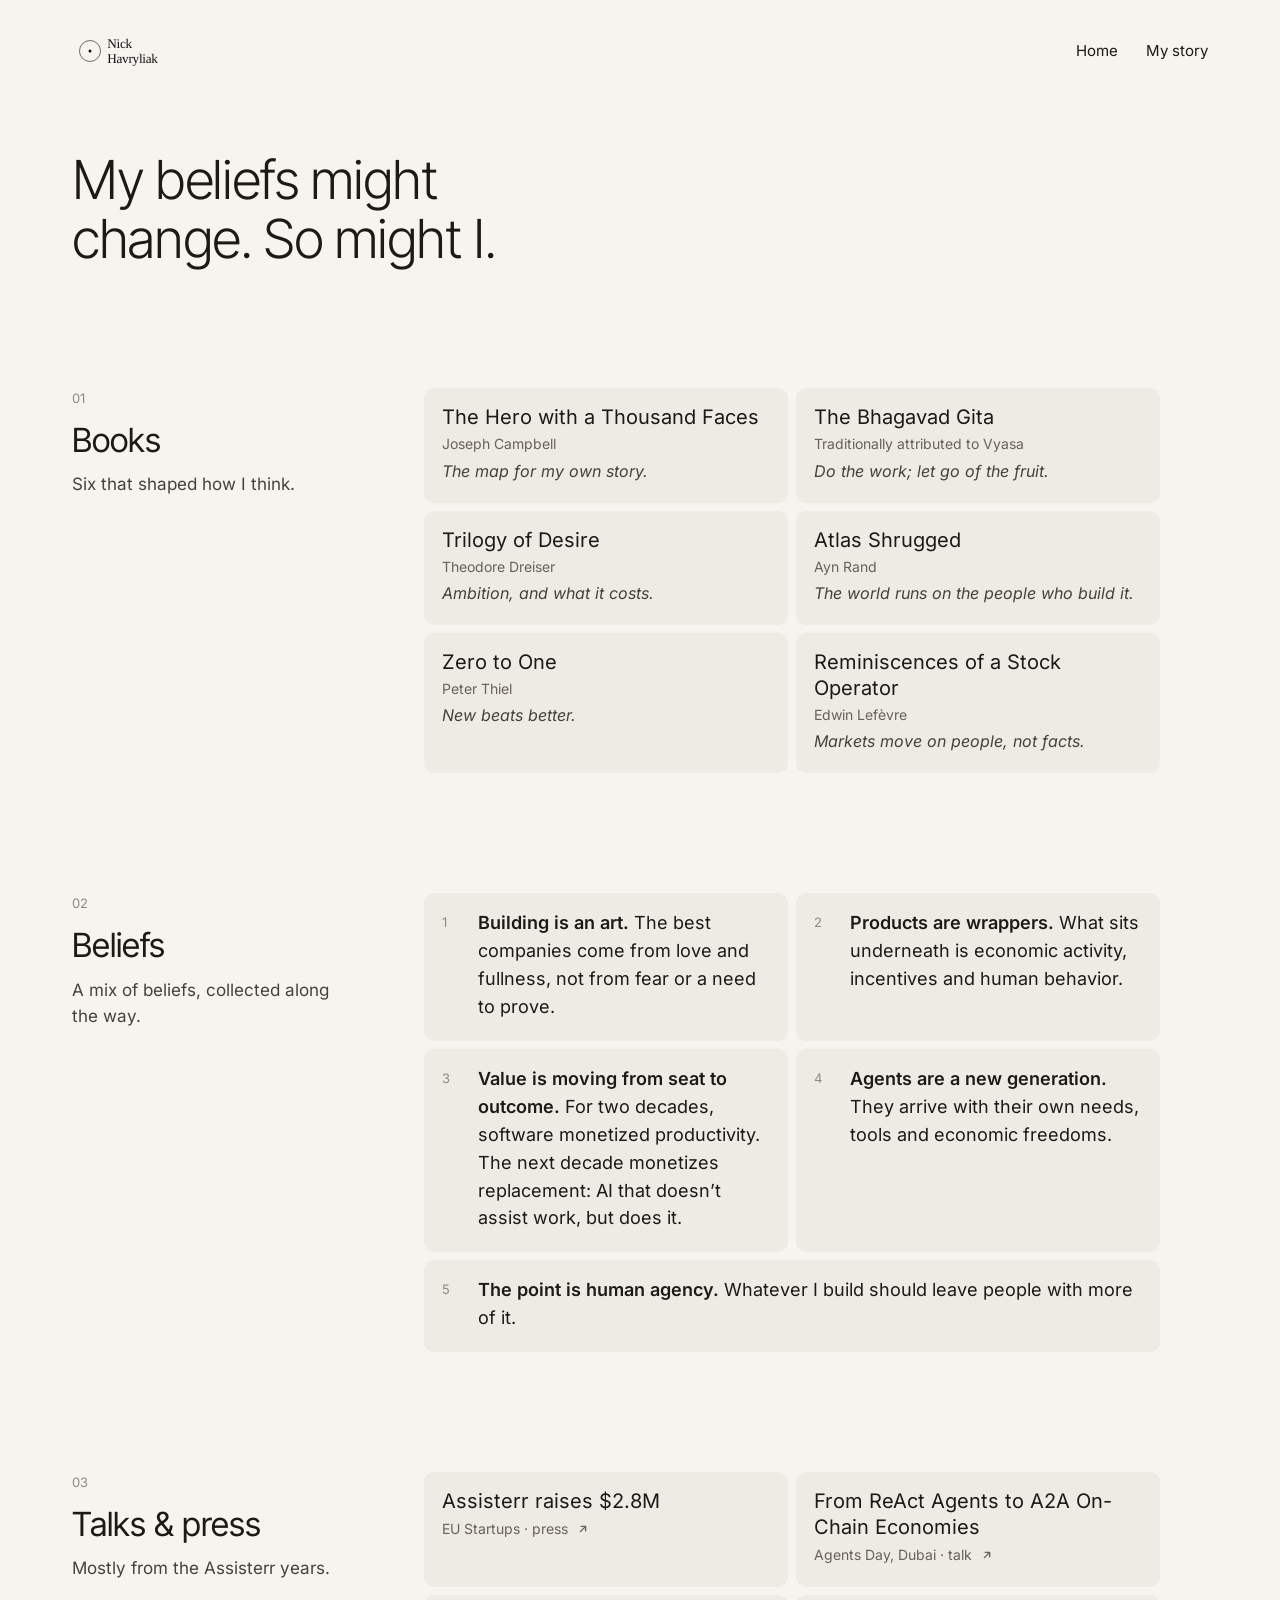
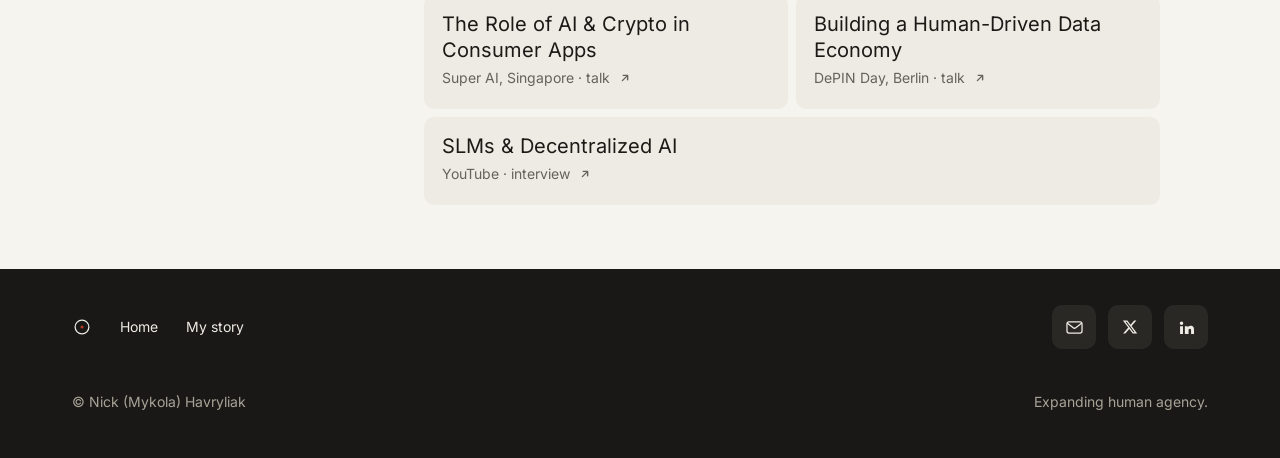
==== commit dd96bbc5: "Add PostHog analytics (no cookies, own visits off via ?notrack=1) Co-Authored-By: Claude Opus 5.5 <n" ====
--- a/beliefs.html
+++ b/beliefs.html
@@ -19,8 +19,10 @@
 <meta name="twitter:site" content="@nick_havryliak">
 <meta name="twitter:creator" content="@nick_havryliak">
 <link rel="canonical" href="https://havryliak.com/beliefs.html">
-<link rel="stylesheet" href="https://fonts.googleapis.com/css2?family=Instrument+Sans:wght@400;500;600&amp;family=Newsreader:ital,opsz,wght@0,6..72,300..600;1,6..72,300..500&amp;display=swap">
+<link rel="stylesheet" href="assets/fonts/fonts.css">
 <style>
+main li:last-child:nth-child(odd){grid-column:1/-1}
+h1,h2,h3{font-family:var(--display);font-optical-sizing:auto}
 body{margin:0;background:#F6F4EF}
 a{color:#1B1A17;text-decoration-thickness:1px;text-underline-offset:0.2em}
 a:hover{color:#9C3220}
@@ -31,7 +33,7 @@
   .row:hover .arrow,.book:hover .arrow{transform:translate(3px,-3px)}
 }
 .skip{position:absolute;left:-9999px;top:16px}
-.skip:focus{left:16px;z-index:10;background:#1B1A17;color:#F6F4EF;padding:12px 18px;border-radius:999px}
+.skip:focus{left:16px;z-index:10;background:#1B1A17;color:#F6F4EF;padding:12px 18px;min-height:44px;box-sizing:border-box;display:flex;align-items:center;border-radius:10px}
 </style>
 <script type="application/ld+json">
 {
@@ -66,15 +68,15 @@
 </script>
 </head>
 <body>
-<div style="background: #F6F4EF; color: #1B1A17; font-family: 'Newsreader', 'Iowan Old Style', Georgia, 'Times New Roman', serif; font-size: 19px; line-height: 1.6; container-type: inline-size">
-
-  <a href="#main" class="skip" style="font-family: 'Instrument Sans', 'Helvetica Neue', Arial, sans-serif; font-size: 15px">Skip to content</a>
+<div style="background: #F6F4EF; color: #1B1A17; font-family: var(--text); font-size: 18px; line-height: 1.6; container-type: inline-size">
+
+  <a href="#main" class="skip" style="font-family: var(--ui); font-size: 15px">Skip to content</a>
 
   <header style="max-width: 1200px; margin: 0 auto; padding: 24px 32px; box-sizing: border-box; display: flex; flex-wrap: wrap; align-items: center; justify-content: space-between; gap: 8px 32px">
     <a href="index.html" style="display: flex; align-items: center; min-height: 48px">
       <img width="980" height="360" decoding="async" src="assets/logo-nick-havryliak.svg" alt="Nick Havryliak, home" style="height: 54px; width: auto; display: block">
     </a>
-    <nav aria-label="Main" style="display: flex; flex-wrap: wrap; align-items: center; gap: 4px 28px; font-family: 'Instrument Sans', 'Helvetica Neue', Arial, sans-serif; font-size: 15px">
+    <nav aria-label="Main" style="display: flex; flex-wrap: wrap; align-items: center; gap: 4px 28px; font-family: var(--ui); font-size: 15px">
       <a href="index.html" style="display: flex; align-items: center; min-height: 44px; text-decoration: none">Home</a>
       <a href="story.html" style="display: flex; align-items: center; min-height: 44px; text-decoration: none">My story</a>
     </nav>
@@ -83,10 +85,9 @@
   <main id="main">
 
     <!-- OPENER -->
-    <section style="border-bottom: 1px solid #DCD8CF">
+    <section>
       <div style="max-width: 1200px; margin: 0 auto; padding: 48px 32px 64px; box-sizing: border-box; display: flex; flex-direction: column; gap: 18px">
         <div style="display: flex; flex-direction: column; gap: 18px">
-          <p style="margin: 0; font-family: 'Instrument Sans', 'Helvetica Neue', Arial, sans-serif; font-size: 13px; font-weight: 500; letter-spacing: 0.14em; text-transform: uppercase; color: #66625A">Books, beliefs, talks</p>
           <h1 style="margin: 0; max-width: 20ch; font-weight: 300; font-size: clamp(2.25rem, 4.2cqi, 3.5rem); line-height: 1.1; letter-spacing: -0.025em; text-wrap: balance">My beliefs might change. So might I.</h1>
         </div>
       </div>
@@ -96,51 +97,51 @@
     <section>
       <div style="max-width: 1200px; margin: 0 auto; padding: 56px 32px 64px; box-sizing: border-box; display: flex; flex-wrap: wrap; gap: 24px 72px">
         <div style="flex: 1 1 220px; min-width: 0; max-width: 280px; display: flex; flex-direction: column; gap: 12px">
-          <p style="margin: 0; font-family: 'Instrument Sans', 'Helvetica Neue', Arial, sans-serif; font-size: 13px; color: #8F8A80">01</p>
+          <p style="margin: 0; font-family: var(--ui); font-size: 13px; color: #8F8A80">01</p>
           <h2 style="margin: 0; font-weight: 400; font-size: clamp(1.75rem, 2.6cqi, 2.25rem); line-height: 1.15">Books</h2>
           <p style="margin: 0; font-size: 17px; line-height: 1.55; color: #45423C; text-wrap: pretty">Six that shaped how I think.</p>
         </div>
         <div style="flex: 999 1 560px; min-width: 0; max-width: 46rem">
-          <ul style="margin: 0; padding: 0; list-style: none; display: grid; grid-template-columns: repeat(auto-fit, minmax(min(280px, 100%), 1fr)); column-gap: 40px; row-gap: 0">
-            <li class="book" style="border-top: 1px solid #DCD8CF">
-              <a href="https://www.goodreads.com/book/show/588138.The_Hero_With_a_Thousand_Faces" target="_blank" rel="noopener noreferrer" style="display: flex; flex-direction: column; gap: 3px; padding: 16px 0 20px; text-decoration: none">
+          <ul style="margin: 0; padding: 0; list-style: none; display: grid; grid-template-columns: repeat(auto-fit, minmax(min(280px, 100%), 1fr)); gap: 8px">
+            <li class="book" style="background: #EEEBE4; border-radius: 10px">
+              <a href="https://www.goodreads.com/book/show/588138.The_Hero_With_a_Thousand_Faces" target="_blank" rel="noopener noreferrer" style="display: flex; flex-direction: column; gap: 3px; padding: 16px 18px 20px; text-decoration: none">
                 <span style="font-size: 20px; line-height: 1.3">The Hero with a Thousand Faces</span>
-                <span style="font-family: 'Instrument Sans', 'Helvetica Neue', Arial, sans-serif; font-size: 14px; color: #66625A">Joseph Campbell</span>
+                <span style="font-family: var(--ui); font-size: 14px; color: #66625A">Joseph Campbell</span>
                 <span style="font-size: 16px; line-height: 1.5; color: #45423C; font-style: italic">The map for my own story.</span>
               </a>
             </li>
-            <li class="book" style="border-top: 1px solid #DCD8CF">
-              <a href="https://www.goodreads.com/book/show/99944.The_Bhagavad_Gita" target="_blank" rel="noopener noreferrer" style="display: flex; flex-direction: column; gap: 3px; padding: 16px 0 20px; text-decoration: none">
+            <li class="book" style="background: #EEEBE4; border-radius: 10px">
+              <a href="https://www.goodreads.com/book/show/99944.The_Bhagavad_Gita" target="_blank" rel="noopener noreferrer" style="display: flex; flex-direction: column; gap: 3px; padding: 16px 18px 20px; text-decoration: none">
                 <span style="font-size: 20px; line-height: 1.3">The Bhagavad Gita</span>
-                <span style="font-family: 'Instrument Sans', 'Helvetica Neue', Arial, sans-serif; font-size: 14px; color: #66625A">Traditionally attributed to Vyasa</span>
+                <span style="font-family: var(--ui); font-size: 14px; color: #66625A">Traditionally attributed to Vyasa</span>
                 <span style="font-size: 16px; line-height: 1.5; color: #45423C; font-style: italic">Do the work; let go of the fruit.</span>
               </a>
             </li>
-            <li class="book" style="border-top: 1px solid #DCD8CF">
-              <a href="https://www.goodreads.com/book/show/1613682.Trilogy_of_desire" target="_blank" rel="noopener noreferrer" style="display: flex; flex-direction: column; gap: 3px; padding: 16px 0 20px; text-decoration: none">
+            <li class="book" style="background: #EEEBE4; border-radius: 10px">
+              <a href="https://www.goodreads.com/book/show/1613682.Trilogy_of_desire" target="_blank" rel="noopener noreferrer" style="display: flex; flex-direction: column; gap: 3px; padding: 16px 18px 20px; text-decoration: none">
                 <span style="font-size: 20px; line-height: 1.3">Trilogy of Desire</span>
-                <span style="font-family: 'Instrument Sans', 'Helvetica Neue', Arial, sans-serif; font-size: 14px; color: #66625A">Theodore Dreiser</span>
+                <span style="font-family: var(--ui); font-size: 14px; color: #66625A">Theodore Dreiser</span>
                 <span style="font-size: 16px; line-height: 1.5; color: #45423C; font-style: italic">Ambition, and what it costs.</span>
               </a>
             </li>
-            <li class="book" style="border-top: 1px solid #DCD8CF">
-              <a href="https://www.goodreads.com/book/show/662.Atlas_Shrugged" target="_blank" rel="noopener noreferrer" style="display: flex; flex-direction: column; gap: 3px; padding: 16px 0 20px; text-decoration: none">
+            <li class="book" style="background: #EEEBE4; border-radius: 10px">
+              <a href="https://www.goodreads.com/book/show/662.Atlas_Shrugged" target="_blank" rel="noopener noreferrer" style="display: flex; flex-direction: column; gap: 3px; padding: 16px 18px 20px; text-decoration: none">
                 <span style="font-size: 20px; line-height: 1.3">Atlas Shrugged</span>
-                <span style="font-family: 'Instrument Sans', 'Helvetica Neue', Arial, sans-serif; font-size: 14px; color: #66625A">Ayn Rand</span>
+                <span style="font-family: var(--ui); font-size: 14px; color: #66625A">Ayn Rand</span>
                 <span style="font-size: 16px; line-height: 1.5; color: #45423C; font-style: italic">The world runs on the people who build it.</span>
               </a>
             </li>
-            <li class="book" style="border-top: 1px solid #DCD8CF">
-              <a href="https://www.goodreads.com/book/show/18050143-zero-to-one" target="_blank" rel="noopener noreferrer" style="display: flex; flex-direction: column; gap: 3px; padding: 16px 0 20px; text-decoration: none">
+            <li class="book" style="background: #EEEBE4; border-radius: 10px">
+              <a href="https://www.goodreads.com/book/show/18050143-zero-to-one" target="_blank" rel="noopener noreferrer" style="display: flex; flex-direction: column; gap: 3px; padding: 16px 18px 20px; text-decoration: none">
                 <span style="font-size: 20px; line-height: 1.3">Zero to One</span>
-                <span style="font-family: 'Instrument Sans', 'Helvetica Neue', Arial, sans-serif; font-size: 14px; color: #66625A">Peter Thiel</span>
+                <span style="font-family: var(--ui); font-size: 14px; color: #66625A">Peter Thiel</span>
                 <span style="font-size: 16px; line-height: 1.5; color: #45423C; font-style: italic">New beats better.</span>
               </a>
             </li>
-            <li class="book" style="border-top: 1px solid #DCD8CF">
-              <a href="https://www.goodreads.com/book/show/100779.Reminiscences_of_a_Stock_Operator" target="_blank" rel="noopener noreferrer" style="display: flex; flex-direction: column; gap: 3px; padding: 16px 0 20px; text-decoration: none">
+            <li class="book" style="background: #EEEBE4; border-radius: 10px">
+              <a href="https://www.goodreads.com/book/show/100779.Reminiscences_of_a_Stock_Operator" target="_blank" rel="noopener noreferrer" style="display: flex; flex-direction: column; gap: 3px; padding: 16px 18px 20px; text-decoration: none">
                 <span style="font-size: 20px; line-height: 1.3">Reminiscences of a Stock Operator</span>
-                <span style="font-family: 'Instrument Sans', 'Helvetica Neue', Arial, sans-serif; font-size: 14px; color: #66625A">Edwin Lefèvre</span>
+                <span style="font-family: var(--ui); font-size: 14px; color: #66625A">Edwin Lefèvre</span>
                 <span style="font-size: 16px; line-height: 1.5; color: #45423C; font-style: italic">Markets move on people, not facts.</span>
               </a>
             </li>
@@ -150,33 +151,33 @@
     </section>
 
     <!-- 02 BELIEFS -->
-    <section style="border-top: 1px solid #DCD8CF">
+    <section>
       <div style="max-width: 1200px; margin: 0 auto; padding: 56px 32px 64px; box-sizing: border-box; display: flex; flex-wrap: wrap; gap: 24px 72px">
         <div style="flex: 1 1 220px; min-width: 0; max-width: 280px; display: flex; flex-direction: column; gap: 12px">
-          <p style="margin: 0; font-family: 'Instrument Sans', 'Helvetica Neue', Arial, sans-serif; font-size: 13px; color: #8F8A80">02</p>
+          <p style="margin: 0; font-family: var(--ui); font-size: 13px; color: #8F8A80">02</p>
           <h2 style="margin: 0; font-weight: 400; font-size: clamp(1.75rem, 2.6cqi, 2.25rem); line-height: 1.15">Beliefs</h2>
           <p style="margin: 0; font-size: 17px; line-height: 1.55; color: #45423C; text-wrap: pretty">A mix of beliefs, collected along the way.</p>
         </div>
         <div style="flex: 999 1 560px; min-width: 0; max-width: 46rem">
-          <ul style="margin: 0; padding: 0; list-style: none; display: grid; grid-template-columns: repeat(auto-fit, minmax(min(280px, 100%), 1fr)); column-gap: 40px; row-gap: 0">
-            <li style="border-top: 1px solid #DCD8CF; display: flex; gap: 16px; padding: 16px 0 20px">
-              <span aria-hidden="true" style="flex: 0 0 20px; font-family: 'Instrument Sans', 'Helvetica Neue', Arial, sans-serif; font-size: 13px; line-height: 2; color: #8F8A80">1</span>
+          <ul style="margin: 0; padding: 0; list-style: none; display: grid; grid-template-columns: repeat(auto-fit, minmax(min(280px, 100%), 1fr)); gap: 8px">
+            <li style="background: #EEEBE4; border-radius: 10px; display: flex; gap: 16px; padding: 16px 18px 20px">
+              <span aria-hidden="true" style="flex: 0 0 20px; font-family: var(--ui); font-size: 13px; line-height: 2; color: #8F8A80">1</span>
               <p style="margin: 0; font-size: 18px; line-height: 1.55; text-wrap: pretty"><strong style="font-weight: 600">Building is an art.</strong> The best companies come from love and fullness, not from fear or a need to prove.</p>
             </li>
-            <li style="border-top: 1px solid #DCD8CF; display: flex; gap: 16px; padding: 16px 0 20px">
-              <span aria-hidden="true" style="flex: 0 0 20px; font-family: 'Instrument Sans', 'Helvetica Neue', Arial, sans-serif; font-size: 13px; line-height: 2; color: #8F8A80">2</span>
+            <li style="background: #EEEBE4; border-radius: 10px; display: flex; gap: 16px; padding: 16px 18px 20px">
+              <span aria-hidden="true" style="flex: 0 0 20px; font-family: var(--ui); font-size: 13px; line-height: 2; color: #8F8A80">2</span>
               <p style="margin: 0; font-size: 18px; line-height: 1.55; text-wrap: pretty"><strong style="font-weight: 600">Products are wrappers.</strong> What sits underneath is economic activity, incentives and human behavior.</p>
             </li>
-            <li style="border-top: 1px solid #DCD8CF; display: flex; gap: 16px; padding: 16px 0 20px">
-              <span aria-hidden="true" style="flex: 0 0 20px; font-family: 'Instrument Sans', 'Helvetica Neue', Arial, sans-serif; font-size: 13px; line-height: 2; color: #8F8A80">3</span>
+            <li style="background: #EEEBE4; border-radius: 10px; display: flex; gap: 16px; padding: 16px 18px 20px">
+              <span aria-hidden="true" style="flex: 0 0 20px; font-family: var(--ui); font-size: 13px; line-height: 2; color: #8F8A80">3</span>
               <p style="margin: 0; font-size: 18px; line-height: 1.55; text-wrap: pretty"><strong style="font-weight: 600">Value is moving from seat to outcome.</strong> For two decades, software monetized productivity. The next decade monetizes replacement: AI that doesn’t assist work, but does it.</p>
             </li>
-            <li style="border-top: 1px solid #DCD8CF; display: flex; gap: 16px; padding: 16px 0 20px">
-              <span aria-hidden="true" style="flex: 0 0 20px; font-family: 'Instrument Sans', 'Helvetica Neue', Arial, sans-serif; font-size: 13px; line-height: 2; color: #8F8A80">4</span>
+            <li style="background: #EEEBE4; border-radius: 10px; display: flex; gap: 16px; padding: 16px 18px 20px">
+              <span aria-hidden="true" style="flex: 0 0 20px; font-family: var(--ui); font-size: 13px; line-height: 2; color: #8F8A80">4</span>
               <p style="margin: 0; font-size: 18px; line-height: 1.55; text-wrap: pretty"><strong style="font-weight: 600">Agents are a new generation.</strong> They arrive with their own needs, tools and economic freedoms.</p>
             </li>
-            <li style="border-top: 1px solid #DCD8CF; display: flex; gap: 16px; padding: 16px 0 20px">
-              <span aria-hidden="true" style="flex: 0 0 20px; font-family: 'Instrument Sans', 'Helvetica Neue', Arial, sans-serif; font-size: 13px; line-height: 2; color: #8F8A80">5</span>
+            <li style="background: #EEEBE4; border-radius: 10px; display: flex; gap: 16px; padding: 16px 18px 20px">
+              <span aria-hidden="true" style="flex: 0 0 20px; font-family: var(--ui); font-size: 13px; line-height: 2; color: #8F8A80">5</span>
               <p style="margin: 0; font-size: 18px; line-height: 1.55; text-wrap: pretty"><strong style="font-weight: 600">The point is human agency.</strong> Whatever I build should leave people with more of it.</p>
             </li>
           </ul>
@@ -185,43 +186,43 @@
     </section>
 
     <!-- 03 TALKS -->
-    <section style="border-top: 1px solid #DCD8CF">
+    <section>
       <div style="max-width: 1200px; margin: 0 auto; padding: 56px 32px 64px; box-sizing: border-box; display: flex; flex-wrap: wrap; gap: 24px 72px">
         <div style="flex: 1 1 220px; min-width: 0; max-width: 280px; display: flex; flex-direction: column; gap: 12px">
-          <p style="margin: 0; font-family: 'Instrument Sans', 'Helvetica Neue', Arial, sans-serif; font-size: 13px; color: #8F8A80">03</p>
+          <p style="margin: 0; font-family: var(--ui); font-size: 13px; color: #8F8A80">03</p>
           <h2 style="margin: 0; font-weight: 400; font-size: clamp(1.75rem, 2.6cqi, 2.25rem); line-height: 1.15">Talks &amp; press</h2>
           <p style="margin: 0; font-size: 17px; line-height: 1.55; color: #45423C; text-wrap: pretty">Mostly from the Assisterr years.</p>
         </div>
         <div style="flex: 999 1 560px; min-width: 0; max-width: 46rem">
-          <ul style="margin: 0; padding: 0; list-style: none; display: grid; grid-template-columns: repeat(auto-fit, minmax(min(280px, 100%), 1fr)); column-gap: 40px; row-gap: 0">
-            <li class="row" style="border-top: 1px solid #DCD8CF">
-              <a href="https://www.eu-startups.com/2025/05/british-startup-assisterr-raises-e2-8-million-to-enable-users-to-create-and-monetise-ai-agents-without-having-to-write-code/" target="_blank" rel="noopener noreferrer" style="display: flex; flex-direction: column; gap: 4px; padding: 16px 0 20px; text-decoration: none">
+          <ul style="margin: 0; padding: 0; list-style: none; display: grid; grid-template-columns: repeat(auto-fit, minmax(min(280px, 100%), 1fr)); gap: 8px">
+            <li class="row" style="background: #EEEBE4; border-radius: 10px">
+              <a href="https://www.eu-startups.com/2025/05/british-startup-assisterr-raises-e2-8-million-to-enable-users-to-create-and-monetise-ai-agents-without-having-to-write-code/" target="_blank" rel="noopener noreferrer" style="display: flex; flex-direction: column; gap: 4px; padding: 16px 18px 20px; text-decoration: none">
                 <span style="font-size: 20px; line-height: 1.3">Assisterr raises $2.8M</span>
-                <span style="display: inline-flex; align-items: center; gap: 8px; font-family: 'Instrument Sans', 'Helvetica Neue', Arial, sans-serif; font-size: 14px; color: #66625A">EU Startups · press<svg class="arrow" width="14" height="14" viewBox="0 0 16 16" fill="none" aria-hidden="true" style="flex: none"><path d="M5 11 11 5M6 5h5v5" stroke="currentColor" stroke-width="1.6" stroke-linecap="round" stroke-linejoin="round"></path></svg></span>
-              </a>
-            </li>
-            <li class="row" style="border-top: 1px solid #DCD8CF">
-              <a href="https://www.youtube.com/watch?v=zmlKNpVwQ2A" target="_blank" rel="noopener noreferrer" style="display: flex; flex-direction: column; gap: 4px; padding: 16px 0 20px; text-decoration: none">
+                <span style="display: inline-flex; align-items: center; gap: 8px; font-family: var(--ui); font-size: 14px; color: #66625A">EU Startups · press<svg class="arrow" width="14" height="14" viewBox="0 0 16 16" fill="none" aria-hidden="true" style="flex: none"><path d="M5 11 11 5M6 5h5v5" stroke="currentColor" stroke-width="1.6" stroke-linecap="round" stroke-linejoin="round"></path></svg></span>
+              </a>
+            </li>
+            <li class="row" style="background: #EEEBE4; border-radius: 10px">
+              <a href="https://www.youtube.com/watch?v=zmlKNpVwQ2A" target="_blank" rel="noopener noreferrer" style="display: flex; flex-direction: column; gap: 4px; padding: 16px 18px 20px; text-decoration: none">
                 <span style="font-size: 20px; line-height: 1.3">From ReAct Agents to A2A On-Chain Economies</span>
-                <span style="display: inline-flex; align-items: center; gap: 8px; font-family: 'Instrument Sans', 'Helvetica Neue', Arial, sans-serif; font-size: 14px; color: #66625A">Agents Day, Dubai · talk<svg class="arrow" width="14" height="14" viewBox="0 0 16 16" fill="none" aria-hidden="true" style="flex: none"><path d="M5 11 11 5M6 5h5v5" stroke="currentColor" stroke-width="1.6" stroke-linecap="round" stroke-linejoin="round"></path></svg></span>
-              </a>
-            </li>
-            <li class="row" style="border-top: 1px solid #DCD8CF">
-              <a href="https://www.youtube.com/watch?v=HHTRNkyvcSk&amp;t=1s" target="_blank" rel="noopener noreferrer" style="display: flex; flex-direction: column; gap: 4px; padding: 16px 0 20px; text-decoration: none">
+                <span style="display: inline-flex; align-items: center; gap: 8px; font-family: var(--ui); font-size: 14px; color: #66625A">Agents Day, Dubai · talk<svg class="arrow" width="14" height="14" viewBox="0 0 16 16" fill="none" aria-hidden="true" style="flex: none"><path d="M5 11 11 5M6 5h5v5" stroke="currentColor" stroke-width="1.6" stroke-linecap="round" stroke-linejoin="round"></path></svg></span>
+              </a>
+            </li>
+            <li class="row" style="background: #EEEBE4; border-radius: 10px">
+              <a href="https://www.youtube.com/watch?v=HHTRNkyvcSk&amp;t=1s" target="_blank" rel="noopener noreferrer" style="display: flex; flex-direction: column; gap: 4px; padding: 16px 18px 20px; text-decoration: none">
                 <span style="font-size: 20px; line-height: 1.3">The Role of AI &amp; Crypto in Consumer Apps</span>
-                <span style="display: inline-flex; align-items: center; gap: 8px; font-family: 'Instrument Sans', 'Helvetica Neue', Arial, sans-serif; font-size: 14px; color: #66625A">Super AI, Singapore · talk<svg class="arrow" width="14" height="14" viewBox="0 0 16 16" fill="none" aria-hidden="true" style="flex: none"><path d="M5 11 11 5M6 5h5v5" stroke="currentColor" stroke-width="1.6" stroke-linecap="round" stroke-linejoin="round"></path></svg></span>
-              </a>
-            </li>
-            <li class="row" style="border-top: 1px solid #DCD8CF">
-              <a href="https://www.youtube.com/watch?v=UwZE60eoN3U" target="_blank" rel="noopener noreferrer" style="display: flex; flex-direction: column; gap: 4px; padding: 16px 0 20px; text-decoration: none">
+                <span style="display: inline-flex; align-items: center; gap: 8px; font-family: var(--ui); font-size: 14px; color: #66625A">Super AI, Singapore · talk<svg class="arrow" width="14" height="14" viewBox="0 0 16 16" fill="none" aria-hidden="true" style="flex: none"><path d="M5 11 11 5M6 5h5v5" stroke="currentColor" stroke-width="1.6" stroke-linecap="round" stroke-linejoin="round"></path></svg></span>
+              </a>
+            </li>
+            <li class="row" style="background: #EEEBE4; border-radius: 10px">
+              <a href="https://www.youtube.com/watch?v=UwZE60eoN3U" target="_blank" rel="noopener noreferrer" style="display: flex; flex-direction: column; gap: 4px; padding: 16px 18px 20px; text-decoration: none">
                 <span style="font-size: 20px; line-height: 1.3">Building a Human-Driven Data Economy</span>
-                <span style="display: inline-flex; align-items: center; gap: 8px; font-family: 'Instrument Sans', 'Helvetica Neue', Arial, sans-serif; font-size: 14px; color: #66625A">DePIN Day, Berlin · talk<svg class="arrow" width="14" height="14" viewBox="0 0 16 16" fill="none" aria-hidden="true" style="flex: none"><path d="M5 11 11 5M6 5h5v5" stroke="currentColor" stroke-width="1.6" stroke-linecap="round" stroke-linejoin="round"></path></svg></span>
-              </a>
-            </li>
-            <li class="row" style="border-top: 1px solid #DCD8CF">
-              <a href="https://www.youtube.com/watch?v=eEqQtnG7b7s" target="_blank" rel="noopener noreferrer" style="display: flex; flex-direction: column; gap: 4px; padding: 16px 0 20px; text-decoration: none">
+                <span style="display: inline-flex; align-items: center; gap: 8px; font-family: var(--ui); font-size: 14px; color: #66625A">DePIN Day, Berlin · talk<svg class="arrow" width="14" height="14" viewBox="0 0 16 16" fill="none" aria-hidden="true" style="flex: none"><path d="M5 11 11 5M6 5h5v5" stroke="currentColor" stroke-width="1.6" stroke-linecap="round" stroke-linejoin="round"></path></svg></span>
+              </a>
+            </li>
+            <li class="row" style="background: #EEEBE4; border-radius: 10px">
+              <a href="https://www.youtube.com/watch?v=eEqQtnG7b7s" target="_blank" rel="noopener noreferrer" style="display: flex; flex-direction: column; gap: 4px; padding: 16px 18px 20px; text-decoration: none">
                 <span style="font-size: 20px; line-height: 1.3">SLMs &amp; Decentralized AI</span>
-                <span style="display: inline-flex; align-items: center; gap: 8px; font-family: 'Instrument Sans', 'Helvetica Neue', Arial, sans-serif; font-size: 14px; color: #66625A">YouTube · interview<svg class="arrow" width="14" height="14" viewBox="0 0 16 16" fill="none" aria-hidden="true" style="flex: none"><path d="M5 11 11 5M6 5h5v5" stroke="currentColor" stroke-width="1.6" stroke-linecap="round" stroke-linejoin="round"></path></svg></span>
+                <span style="display: inline-flex; align-items: center; gap: 8px; font-family: var(--ui); font-size: 14px; color: #66625A">YouTube · interview<svg class="arrow" width="14" height="14" viewBox="0 0 16 16" fill="none" aria-hidden="true" style="flex: none"><path d="M5 11 11 5M6 5h5v5" stroke="currentColor" stroke-width="1.6" stroke-linecap="round" stroke-linejoin="round"></path></svg></span>
               </a>
             </li>
           </ul>
@@ -232,7 +233,7 @@
   </main>
 
   <footer style="background: #191816">
-    <div style="max-width: 1200px; margin: 0 auto; padding: 36px 32px 44px; box-sizing: border-box; display: flex; flex-direction: column; gap: 22px; font-family: 'Instrument Sans', 'Helvetica Neue', Arial, sans-serif; font-size: 14px; color: #A8A397">
+    <div style="max-width: 1200px; margin: 0 auto; padding: 36px 32px 44px; box-sizing: border-box; display: flex; flex-direction: column; gap: 22px; font-family: var(--ui); font-size: 14px; color: #A8A397">
       <div style="display: flex; flex-wrap: wrap; align-items: center; justify-content: space-between; gap: 16px 32px">
         <nav aria-label="Footer" style="display: flex; flex-wrap: wrap; align-items: center; gap: 0 28px">
           <span style="display: flex; align-items: center; min-height: 44px"><svg width="20" height="20" viewBox="0 0 32 32" aria-hidden="true"><circle cx="16" cy="16" r="11" fill="none" stroke="#EEEBE4" stroke-width="2"></circle><circle cx="16" cy="16" r="2.5" fill="#B33A22"></circle></svg></span>
@@ -240,12 +241,12 @@
           <a href="story.html" style="display: flex; align-items: center; min-height: 44px; color: #EEEBE4; text-decoration: none">My story</a>
         </nav>
         <ul style="margin: 0; padding: 0; list-style: none; display: flex; flex-wrap: wrap; gap: 12px">
-          <li><a href="mailto:nick.havryliak@gmail.com" title="Email" style="display: inline-flex; align-items: center; justify-content: center; width: 44px; height: 44px; border: 1px solid #4A463F; border-radius: 50%; color: #EEEBE4; position: relative"><span style="position: absolute; width: 1px; height: 1px; overflow: hidden; clip-path: inset(50%)">Email</span><svg width="19" height="19" viewBox="0 0 24 24" fill="none" aria-hidden="true"><rect x="2.5" y="5" width="19" height="14" rx="2.5" stroke="currentColor" stroke-width="1.6"></rect><path d="m3.5 7 7.3 5.5a2 2 0 0 0 2.4 0L20.5 7" stroke="currentColor" stroke-width="1.6" stroke-linecap="round"></path></svg></a></li>
-          <li><a href="https://x.com/nick_havryliak" target="_blank" rel="noopener noreferrer" title="X" style="display: inline-flex; align-items: center; justify-content: center; width: 44px; height: 44px; border: 1px solid #4A463F; border-radius: 50%; color: #EEEBE4; position: relative"><span style="position: absolute; width: 1px; height: 1px; overflow: hidden; clip-path: inset(50%)">X</span><svg width="16" height="16" viewBox="0 0 24 24" fill="currentColor" aria-hidden="true"><path d="M18.244 2.25h3.308l-7.227 8.26 8.502 11.24H16.17l-5.214-6.817L4.99 21.75H1.68l7.73-8.835L1.254 2.25H8.08l4.713 6.231 5.45-6.231Zm-1.161 17.52h1.833L7.084 4.126H5.117L17.083 19.77Z"></path></svg></a></li>
-          <li><a href="https://www.linkedin.com/in/havryliak/" target="_blank" rel="noopener noreferrer" title="LinkedIn" style="display: inline-flex; align-items: center; justify-content: center; width: 44px; height: 44px; border: 1px solid #4A463F; border-radius: 50%; color: #EEEBE4; position: relative"><span style="position: absolute; width: 1px; height: 1px; overflow: hidden; clip-path: inset(50%)">LinkedIn</span><svg width="17" height="17" viewBox="0 0 24 24" fill="currentColor" aria-hidden="true"><path d="M4.98 3.5a2.5 2.5 0 1 1 0 5 2.5 2.5 0 0 1 0-5ZM2.9 10.2h4.16v10.9H2.9V10.2Zm6.77 0h3.99v1.49h.06c.56-1 1.9-2.06 3.92-2.06 4.19 0 4.96 2.63 4.96 6.05v5.42h-4.14v-4.8c0-1.15-.02-2.62-1.65-2.62-1.65 0-1.9 1.25-1.9 2.54v4.88H9.67V10.2Z"></path></svg></a></li>
+          <li><a href="mailto:nick.havryliak@gmail.com" title="Email" style="display: inline-flex; align-items: center; justify-content: center; width: 44px; height: 44px; background: #2A2824; border-radius: 10px; color: #EEEBE4; position: relative"><span style="position: absolute; width: 1px; height: 1px; overflow: hidden; clip-path: inset(50%)">Email</span><svg width="19" height="19" viewBox="0 0 24 24" fill="none" aria-hidden="true"><rect x="2.5" y="5" width="19" height="14" rx="2.5" stroke="currentColor" stroke-width="1.6"></rect><path d="m3.5 7 7.3 5.5a2 2 0 0 0 2.4 0L20.5 7" stroke="currentColor" stroke-width="1.6" stroke-linecap="round"></path></svg></a></li>
+          <li><a href="https://x.com/nick_havryliak" target="_blank" rel="noopener noreferrer" title="X" style="display: inline-flex; align-items: center; justify-content: center; width: 44px; height: 44px; background: #2A2824; border-radius: 10px; color: #EEEBE4; position: relative"><span style="position: absolute; width: 1px; height: 1px; overflow: hidden; clip-path: inset(50%)">X</span><svg width="16" height="16" viewBox="0 0 24 24" fill="currentColor" aria-hidden="true"><path d="M18.244 2.25h3.308l-7.227 8.26 8.502 11.24H16.17l-5.214-6.817L4.99 21.75H1.68l7.73-8.835L1.254 2.25H8.08l4.713 6.231 5.45-6.231Zm-1.161 17.52h1.833L7.084 4.126H5.117L17.083 19.77Z"></path></svg></a></li>
+          <li><a href="https://www.linkedin.com/in/havryliak/" target="_blank" rel="noopener noreferrer" title="LinkedIn" style="display: inline-flex; align-items: center; justify-content: center; width: 44px; height: 44px; background: #2A2824; border-radius: 10px; color: #EEEBE4; position: relative"><span style="position: absolute; width: 1px; height: 1px; overflow: hidden; clip-path: inset(50%)">LinkedIn</span><svg width="17" height="17" viewBox="0 0 24 24" fill="currentColor" aria-hidden="true"><path d="M4.98 3.5a2.5 2.5 0 1 1 0 5 2.5 2.5 0 0 1 0-5ZM2.9 10.2h4.16v10.9H2.9V10.2Zm6.77 0h3.99v1.49h.06c.56-1 1.9-2.06 3.92-2.06 4.19 0 4.96 2.63 4.96 6.05v5.42h-4.14v-4.8c0-1.15-.02-2.62-1.65-2.62-1.65 0-1.9 1.25-1.9 2.54v4.88H9.67V10.2Z"></path></svg></a></li>
         </ul>
       </div>
-      <div style="display: flex; flex-wrap: wrap; align-items: baseline; justify-content: space-between; gap: 8px 32px; padding-top: 20px; border-top: 1px solid #34312C">
+      <div style="display: flex; flex-wrap: wrap; align-items: baseline; justify-content: space-between; gap: 8px 32px; padding-top: 20px; border-top: 0">
         <span>© Nick (Mykola) Havryliak</span>
         <span>Expanding human agency.</span>
       </div>
--- a/assets/fonts/fonts.css
+++ b/assets/fonts/fonts.css
@@ -0,0 +1,8 @@
+/* Self-hosted variable fonts (Fontsource 5.3.0, OFL-1.1), latin subset. */
+@font-face{font-family:"Inter Variable";font-style:normal;font-display:swap;font-weight:100 900;src:url(inter-latin-wght-normal.woff2) format("woff2-variations")}
+@font-face{font-family:"Inter Variable";font-style:italic;font-display:swap;font-weight:100 900;src:url(inter-latin-wght-italic.woff2) format("woff2-variations")}
+@font-face{font-family:"Inter Tight Variable";font-style:normal;font-display:swap;font-weight:100 900;src:url(inter-tight-latin-wght-normal.woff2) format("woff2-variations")}
+@font-face{font-family:"Inter Tight Variable";font-style:italic;font-display:swap;font-weight:100 900;src:url(inter-tight-latin-wght-italic.woff2) format("woff2-variations")}
+
+/* Inter Tight for headings, Inter for text and UI */
+:root{--display:"Inter Tight Variable","Inter Variable",sans-serif;--text:"Inter Variable",sans-serif;--ui:"Inter Variable",sans-serif}
